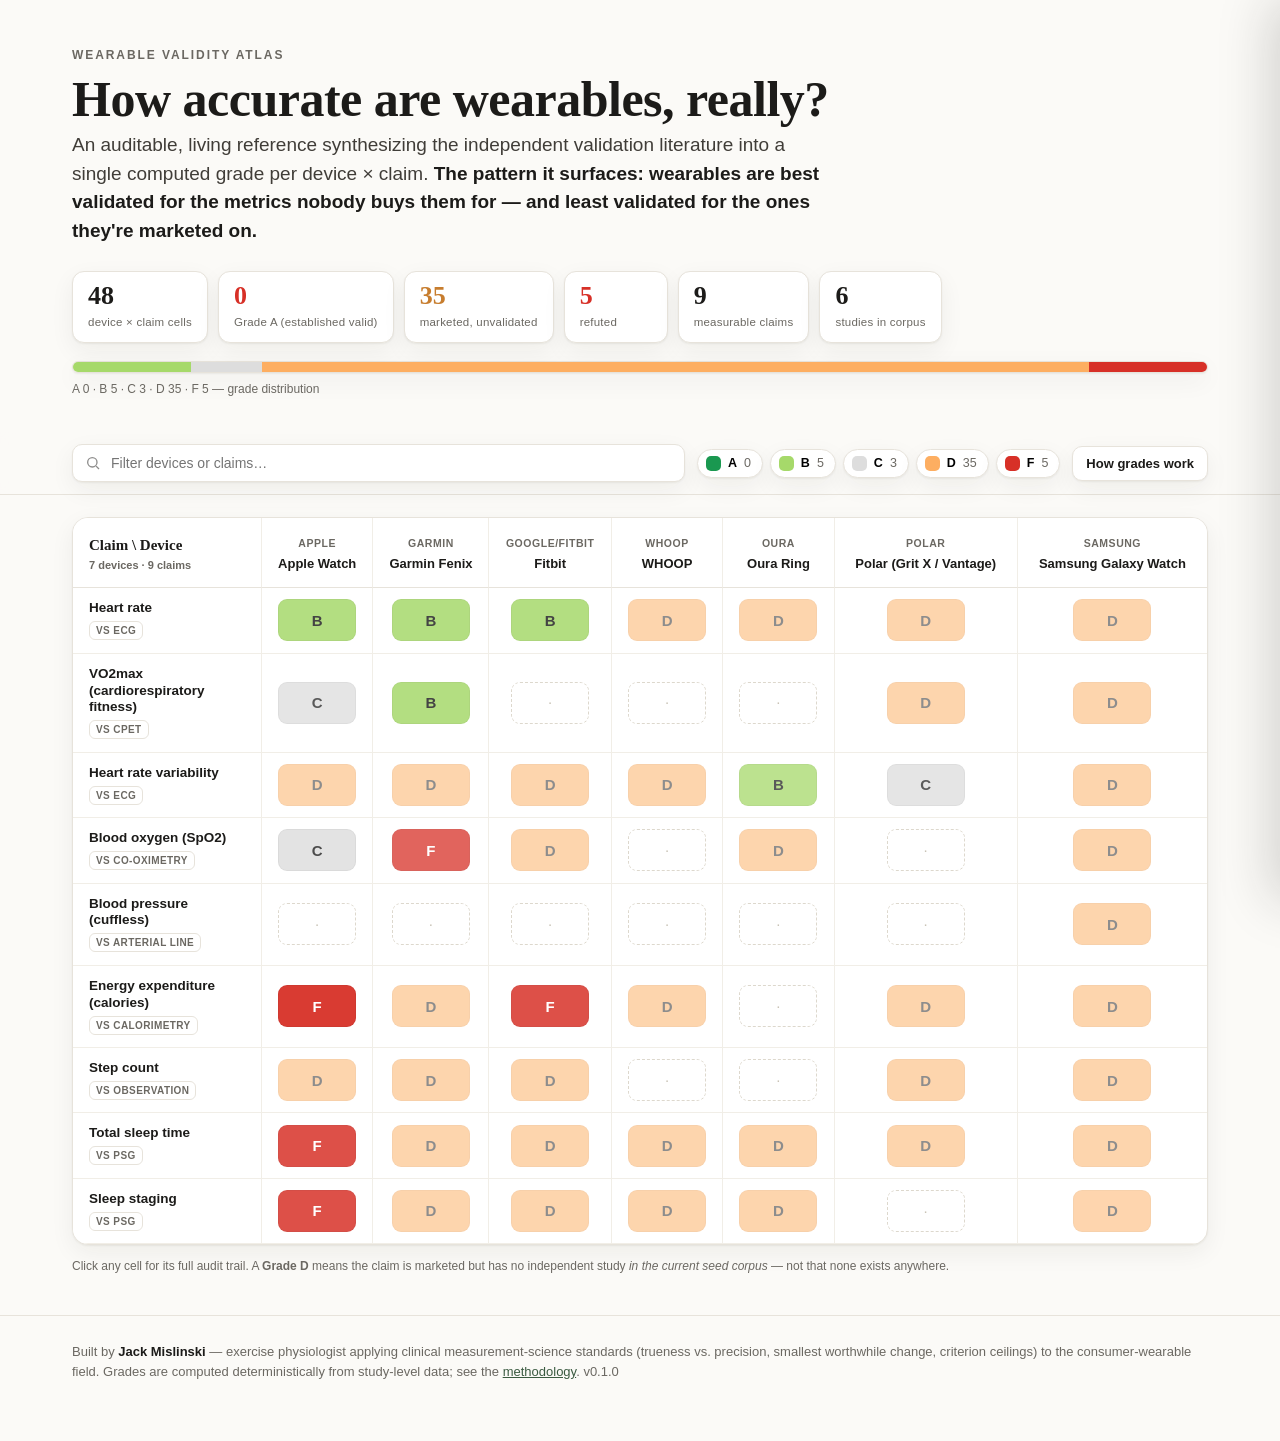
==== wearables/index.html @ 74220a1b "Add Wearable Validity Atlas at /wearables/, surface in Research Tools" ====
<!DOCTYPE html>
<html lang="en">
<head>
<meta charset="utf-8">
<meta name="viewport" content="width=device-width, initial-scale=1">
<title>Wearable Validity Atlas</title>
<meta name="description" content="An auditable, living reference for how accurate consumer wearables actually are — and how much of what they market has ever been independently validated.">
<style>
  :root{
    --paper:#fbfaf7; --ink:#1c1b19; --muted:#6b6862; --line:#e7e3db;
    --card:#ffffff; --accent:#3a5a40; --shadow:0 1px 2px rgba(28,27,25,.06),0 8px 24px rgba(28,27,25,.06);
    --gA:#1a9850; --gB:#a6d96a; --gC:#dcdcdc; --gD:#fdae61; --gF:#d73027; --gN:#4d4d4d;
    --serif:"Iowan Old Style","Palatino Linotype",Palatino,Georgia,"Times New Roman",serif;
    --sans:-apple-system,BlinkMacSystemFont,"Segoe UI",Roboto,Helvetica,Arial,sans-serif;
  }
  *{box-sizing:border-box}
  html,body{margin:0}
  body{background:var(--paper);color:var(--ink);font-family:var(--sans);
    font-size:15px;line-height:1.5;-webkit-font-smoothing:antialiased}
  a{color:var(--accent)}
  .wrap{max-width:1180px;margin:0 auto;padding:0 22px}

  /* Header */
  header.hero{padding:46px 0 14px}
  .eyebrow{font-size:12px;letter-spacing:.16em;text-transform:uppercase;color:var(--muted);font-weight:600}
  h1{font-family:var(--serif);font-weight:600;font-size:clamp(30px,5vw,50px);line-height:1.04;
    margin:.18em 0 .12em;letter-spacing:-.01em}
  .lede{font-size:clamp(16px,2.1vw,19px);color:#403d38;max-width:760px;margin:.2em 0 0}
  .lede b{color:var(--ink)}

  /* Stat chips + distribution bar */
  .stats{display:flex;flex-wrap:wrap;gap:10px;margin:26px 0 6px}
  .chip{background:var(--card);border:1px solid var(--line);border-radius:12px;
    padding:11px 15px;box-shadow:var(--shadow);min-width:104px}
  .chip .n{font-family:var(--serif);font-size:26px;font-weight:600;line-height:1}
  .chip .l{font-size:11.5px;color:var(--muted);margin-top:5px;letter-spacing:.02em}
  .chip.flag .n{color:var(--gF)} .chip.warn .n{color:#c77d2e} .chip.dark .n{color:var(--gN)}
  .distbar{display:flex;height:12px;border-radius:7px;overflow:hidden;margin:18px 0 2px;
    border:1px solid var(--line);box-shadow:var(--shadow)}
  .distbar span{display:block}
  .distcap{font-size:12px;color:var(--muted);margin-top:7px}

  /* Toolbar */
  .toolbar{position:sticky;top:0;z-index:30;background:rgba(251,250,247,.86);
    backdrop-filter:saturate(1.4) blur(8px);border-bottom:1px solid var(--line);
    padding:12px 0;margin-top:20px}
  .toolbar .row{display:flex;flex-wrap:wrap;gap:12px;align-items:center}
  .search{flex:1;min-width:200px;display:flex;align-items:center;gap:8px;background:var(--card);
    border:1px solid var(--line);border-radius:10px;padding:9px 12px;box-shadow:var(--shadow)}
  .search input{border:0;outline:0;font-size:14px;width:100%;background:transparent;color:var(--ink)}
  .search svg{flex:none;opacity:.5}
  .legend{display:flex;flex-wrap:wrap;gap:7px}
  .lg{display:inline-flex;align-items:center;gap:7px;border:1px solid var(--line);background:var(--card);
    border-radius:999px;padding:6px 11px 6px 8px;font-size:12.5px;cursor:pointer;user-select:none;
    box-shadow:var(--shadow);transition:opacity .15s,transform .05s}
  .lg:active{transform:translateY(1px)}
  .lg .sw{width:15px;height:15px;border-radius:5px;flex:none}
  .lg .gl{font-weight:700} .lg .ct{color:var(--muted)}
  .lg.off{opacity:.34;filter:grayscale(.5)}
  .btn{border:1px solid var(--line);background:var(--card);border-radius:10px;padding:9px 13px;
    font-size:13px;font-weight:600;cursor:pointer;box-shadow:var(--shadow);color:var(--ink)}
  .btn:hover{border-color:#cfcabe}

  /* Matrix */
  .matrix-shell{margin:22px 0 8px;overflow-x:auto;border:1px solid var(--line);border-radius:16px;
    background:var(--card);box-shadow:var(--shadow)}
  table.matrix{border-collapse:separate;border-spacing:0;width:100%;min-width:760px}
  table.matrix th,table.matrix td{padding:0}
  thead th{position:sticky;top:0;z-index:5;background:var(--card)}
  .corner{position:sticky;left:0;z-index:6;background:var(--card);min-width:188px;width:188px;
    text-align:left;padding:16px 16px 14px!important;border-bottom:1px solid var(--line)}
  .corner .t{font-family:var(--serif);font-size:15px;font-weight:600}
  .corner .s{font-size:11px;color:var(--muted)}
  .devhead{vertical-align:bottom;padding:14px 8px 14px!important;border-bottom:1px solid var(--line);
    border-left:1px solid #f1eee7;text-align:center;min-width:96px}
  .devhead .v{font-size:10.5px;letter-spacing:.05em;text-transform:uppercase;color:var(--muted)}
  .devhead .d{font-weight:600;font-size:13px;margin-top:2px}
  .devhead.dim,.rowhead.dim,td.cell.dim{opacity:.26}
  .devhead.axis,.rowhead.axis{background:#f6f3ec}
  .rowhead{position:sticky;left:0;z-index:4;background:var(--card);text-align:left;
    padding:12px 16px!important;border-bottom:1px solid #f1eee7;min-width:188px;width:188px}
  .rowhead .cl{font-weight:600;font-size:13.5px;line-height:1.25}
  .rowhead .tag{display:inline-block;margin-top:4px;font-size:10px;letter-spacing:.04em;
    text-transform:uppercase;color:var(--muted);border:1px solid var(--line);border-radius:6px;padding:1px 6px}
  .rowhead .tag.comp{color:#7a5cab;border-color:#e1d6f0;background:#f7f2fe}
  tbody tr td.cell{border-bottom:1px solid #f1eee7;border-left:1px solid #f1eee7;
    text-align:center;height:54px;position:relative}
  .sq{margin:6px auto;width:calc(100% - 12px);max-width:78px;height:42px;border-radius:9px;
    display:flex;align-items:center;justify-content:center;font-weight:700;font-size:15px;
    cursor:pointer;border:1px solid rgba(0,0,0,.05);transition:transform .08s,box-shadow .12s,outline-color .1s;
    outline:2px solid transparent;outline-offset:2px}
  .sq:hover{transform:translateY(-1px);box-shadow:0 4px 14px rgba(0,0,0,.16)}
  .sq:focus-visible{outline-color:var(--ink)}
  .sq.empty{background:transparent;border:1px dashed #ddd8cd;color:#c9c3b6;font-weight:400;cursor:default}
  .sq.empty:hover{transform:none;box-shadow:none}
  .sq.sel{outline-color:var(--ink);transform:translateY(-1px);box-shadow:0 6px 18px rgba(0,0,0,.2)}
  td.cell.axis{background:#faf8f2}

  /* Drawer */
  .scrim{position:fixed;inset:0;background:rgba(28,27,25,.34);opacity:0;pointer-events:none;
    transition:opacity .2s;z-index:40}
  .scrim.show{opacity:1;pointer-events:auto}
  .drawer{position:fixed;top:0;right:0;height:100%;width:min(440px,94vw);background:var(--card);
    box-shadow:-18px 0 50px rgba(28,27,25,.18);transform:translateX(102%);
    transition:transform .26s cubic-bezier(.3,.8,.3,1);z-index:50;display:flex;flex-direction:column}
  .drawer.show{transform:none}
  .drawer header{padding:22px 24px 16px;border-bottom:1px solid var(--line)}
  .drawer .close{position:absolute;top:16px;right:16px;border:0;background:#f1eee7;width:32px;height:32px;
    border-radius:8px;font-size:17px;cursor:pointer;color:var(--ink)}
  .drawer .ctx{font-size:11px;letter-spacing:.12em;text-transform:uppercase;color:var(--muted)}
  .drawer h2{font-family:var(--serif);font-weight:600;font-size:23px;margin:.25em 0 .5em;line-height:1.1}
  .badge{display:inline-flex;align-items:center;gap:9px;border-radius:10px;padding:8px 13px;font-weight:600;font-size:14px}
  .badge .lt{font-size:19px;font-weight:800}
  .drawer .body{padding:18px 24px 30px;overflow:auto}
  .scores{display:flex;flex-direction:column;gap:14px;margin:0 0 18px}
  .score .slabel{display:flex;justify-content:space-between;align-items:baseline;font-size:12px;
    text-transform:uppercase;letter-spacing:.06em;color:var(--muted);font-weight:700}
  .score .sv{font-family:var(--serif);font-size:21px;font-weight:600;color:var(--ink);letter-spacing:0;text-transform:none}
  .score .sv small{font-size:12px;color:var(--muted);font-weight:400}
  .score .sv.na{font-size:14px;color:var(--muted);font-style:italic}
  .track{height:9px;border-radius:6px;background:#eee9df;margin:6px 0 4px;overflow:hidden}
  .track .fill{height:100%;border-radius:6px;transition:width .3s}
  .track .fill.na{width:100%;background:repeating-linear-gradient(45deg,#eee9df,#eee9df 5px,#e2dccf 5px,#e2dccf 10px)}
  .shint{font-size:11.5px;color:var(--muted)}
  .rationale{font-size:14.5px;color:#33302b;background:#faf8f2;border:1px solid var(--line);
    border-radius:12px;padding:13px 15px}
  .kvs{display:flex;flex-wrap:wrap;gap:8px;margin:16px 0 6px}
  .kv{border:1px solid var(--line);border-radius:10px;padding:8px 12px;min-width:96px}
  .kv .k{font-size:10.5px;text-transform:uppercase;letter-spacing:.04em;color:var(--muted)}
  .kv .val{font-family:var(--serif);font-size:18px;font-weight:600;margin-top:2px}
  h3.sec{font-size:12px;letter-spacing:.1em;text-transform:uppercase;color:var(--muted);
    margin:22px 0 9px;font-weight:700}
  ul.ev{list-style:none;padding:0;margin:0;display:flex;flex-direction:column;gap:8px}
  ul.ev li{font-size:13px;border-left:3px solid var(--line);padding:4px 0 4px 12px;color:#3a3731}
  .swcbox{font-size:13px;color:#3a3731;background:#f6f3ec;border-radius:12px;padding:12px 14px}
  .swcbox .ceil{color:var(--muted);margin-top:6px}

  /* Modal */
  dialog#method{border:1px solid var(--line);border-radius:18px;padding:0;max-width:660px;width:92vw;
    box-shadow:0 30px 80px rgba(28,27,25,.3);color:var(--ink)}
  dialog#method::backdrop{background:rgba(28,27,25,.4)}
  dialog .mhead{padding:22px 26px 6px;display:flex;justify-content:space-between;align-items:start}
  dialog h2{font-family:var(--serif);font-size:24px;margin:0}
  dialog .mbody{padding:6px 26px 26px}
  dialog .mbody p{color:#403d38}
  .gloss{display:grid;grid-template-columns:auto 1fr;gap:9px 14px;align-items:start;margin:14px 0}
  .gloss .gb{width:26px;height:26px;border-radius:7px;display:flex;align-items:center;justify-content:center;
    font-weight:800;color:#fff;font-size:13px}
  .formula{font-family:var(--serif);font-size:18px;background:#f6f3ec;border-radius:10px;padding:10px 14px;
    display:inline-block;margin:6px 0}

  footer{border-top:1px solid var(--line);margin-top:40px;padding:26px 0 60px;color:var(--muted);font-size:13px}
  footer b{color:var(--ink)}
  .empty-state{padding:60px 0;text-align:center;color:var(--muted)}
  @media(max-width:620px){
    .drawer{width:100vw}
    .corner,.rowhead{min-width:150px;width:150px}
  }
</style>
</head>
<body>
<script>const DATA = {"meta":{"version":"0.1.0","n_cells":48,"n_devices":7,"n_claims":9,"n_studies":6,"counts":{"A":0,"B":5,"C":3,"D":35,"F":5}},"legend":{"A":{"label":"Established valid","color":"#1a9850"},"B":{"label":"Conditionally valid / good but limited","color":"#a6d96a"},"C":{"label":"Contested / insufficient","color":"#dddddd"},"D":{"label":"Unvalidated but marketed","color":"#fdae61"},"F":{"label":"Refuted","color":"#d73027"}},"grade_order":["A","B","C","D","F"],"swc":{"heart_rate":{"unit":"bpm","swc":3,"rationale":"~3 bpm approximates the day-to-day biological noise floor of resting HR and a training-zone-relevant increment; finer resolution is not actionable.\n","criterion_ceiling":"ECG ~+/-1 bpm"},"vo2max":{"unit":"mL/kg/min","swc":1.5,"rationale":"~3% of a typical 40-50 mL/kg/min value (~1.5 mL/kg/min), matching the smallest change a coach would act on and roughly the CPET test-retest band.\n","criterion_ceiling":"CPET (metabolic cart / Douglas bag) test-retest ~3-4% -- a device cannot beat this."},"hrv":{"unit":"ms","swc":null,"rationale":"Within-subject RMSSD varies enormously day to day; no single absolute SWC generalizes. Grade falls back to agreement coefficients (CCC/ICC) vs ECG.\n","criterion_ceiling":"ECG R-R interval (near-perfect when artifact-corrected)"},"spo2":{"unit":"%SpO2","swc":2,"rationale":"~2% spans the clinically meaningful desaturation step and aligns with the +/-2% accuracy expected of medical pulse oximeters.\n","criterion_ceiling":"Co-oximetry / arterial blood gas ~+/-1-2%"},"blood_pressure":{"unit":"mmHg","swc":5,"rationale":"~5 mmHg is the AAMI/ISO mean-difference tolerance for validated cuffs and a clinically meaningful systolic increment.\n","criterion_ceiling":"Intra-arterial line / validated auscultatory cuff ~+/-5 mmHg"},"energy_expenditure":{"unit":"%","swc":5,"rationale":"Errors are reported in percent of total expenditure; ~5% is the threshold below which calorie estimates are decision-useful for body-weight goals.\n","criterion_ceiling":"Indirect calorimetry / doubly labeled water ~5-8%"},"steps":{"unit":"%","swc":5,"rationale":"~5% step-count error is the practical threshold for activity tracking.","criterion_ceiling":"Direct observation / video ~near-perfect"},"sleep_duration":{"unit":"min","swc":30,"rationale":"~30 min total-sleep-time error is the threshold for night-to-night usefulness.","criterion_ceiling":"Polysomnography (PSG) ~ minutes"},"sleep_stages":{"unit":"%epoch","swc":null,"rationale":"Staging is categorical (epoch agreement), not a continuous quantity, so no SWC applies; grade uses epoch-agreement / error statistics directly.\n","criterion_ceiling":"PSG inter-scorer agreement only ~80% of epochs -- the realistic ceiling."}},"claims":[{"id":"heart_rate","label":"Heart rate","gold_criteria":["ecg","chest_strap_ecg"],"criterion_label":"vs ECG"},{"id":"vo2max","label":"VO2max (cardiorespiratory fitness)","gold_criteria":["cpet_metabolic_cart","douglas_bag"],"criterion_label":"vs CPET"},{"id":"hrv","label":"Heart rate variability","gold_criteria":["ecg","chest_strap_ecg"],"criterion_label":"vs ECG"},{"id":"spo2","label":"Blood oxygen (SpO2)","gold_criteria":["co_oximetry","arterial_blood_gas"],"criterion_label":"vs co-oximetry"},{"id":"blood_pressure","label":"Blood pressure (cuffless)","gold_criteria":["arterial_line","validated_cuff"],"criterion_label":"vs arterial line"},{"id":"energy_expenditure","label":"Energy expenditure (calories)","gold_criteria":["indirect_calorimetry","doubly_labeled_water"],"criterion_label":"vs calorimetry"},{"id":"steps","label":"Step count","gold_criteria":["direct_observation","video"],"criterion_label":"vs observation"},{"id":"sleep_duration","label":"Total sleep time","gold_criteria":["psg"],"criterion_label":"vs PSG"},{"id":"sleep_stages","label":"Sleep staging","gold_criteria":["psg"],"criterion_label":"vs PSG"}],"devices":[{"id":"apple_watch","label":"Apple Watch","vendor":"Apple","markets":["heart_rate","vo2max","hrv","spo2","energy_expenditure","steps","sleep_duration","sleep_stages"]},{"id":"garmin_fenix","label":"Garmin Fenix","vendor":"Garmin","markets":["heart_rate","vo2max","hrv","spo2","energy_expenditure","steps","sleep_duration","sleep_stages"]},{"id":"fitbit","label":"Fitbit","vendor":"Google/Fitbit","markets":["heart_rate","hrv","spo2","energy_expenditure","steps","sleep_duration","sleep_stages"]},{"id":"whoop","label":"WHOOP","vendor":"WHOOP","markets":["heart_rate","hrv","energy_expenditure","sleep_duration","sleep_stages"]},{"id":"oura","label":"Oura Ring","vendor":"Oura","markets":["heart_rate","hrv","spo2","sleep_duration","sleep_stages"]},{"id":"polar","label":"Polar (Grit X / Vantage)","vendor":"Polar","markets":["heart_rate","vo2max","hrv","energy_expenditure","steps","sleep_duration"]},{"id":"samsung_galaxy","label":"Samsung Galaxy Watch","vendor":"Samsung","markets":["heart_rate","vo2max","hrv","spo2","blood_pressure","energy_expenditure","steps","sleep_duration","sleep_stages"]}],"cells":[{"device":"apple_watch","claim":"energy_expenditure","grade":"F","rationale":"Refuted. Poor agreement on adequate evidence -- error exceeds usability threshold. n=2 study(ies), 2 with gold-standard criterion; mean tier=0.00.","n_studies":2,"n_goodquality":2,"best_fidelity":"lossy","bias":null,"precision":null,"resolution_ratio":null,"accuracy_score":16.7,"confidence_score":89.0,"bases":["applewatch_npj2026 (mixed activity): 9% within band -> accuracy 14/100 (poor, lossy) [indirect_calorimetry, lossy]","fuller2020 (mixed activity): 13% within band -> accuracy 20/100 (poor, lossy) [indirect_calorimetry, lossy]"]},{"device":"apple_watch","claim":"heart_rate","grade":"B","rationale":"Good agreement but limited evidence. n=1 study(ies), 1 with gold-standard criterion; mean tier=2.00. Evidence is lossy-only (no decomposable precision), so capped below A.","n_studies":1,"n_goodquality":1,"best_fidelity":"lossy","bias":null,"precision":null,"resolution_ratio":null,"accuracy_score":82.9,"confidence_score":69.0,"bases":["fuller2020 (rest / low intensity): 71% within band -> accuracy 83/100 (good, lossy) [ecg, lossy]"]},{"device":"apple_watch","claim":"hrv","grade":"D","rationale":"Marketed by the manufacturer but no independent criterion-validation study in the current corpus. Claim rests on internal data only.","n_studies":0,"n_goodquality":0,"best_fidelity":"none","bias":null,"precision":null,"resolution_ratio":null,"accuracy_score":null,"confidence_score":3.0,"bases":[]},{"device":"apple_watch","claim":"sleep_duration","grade":"F","rationale":"Refuted. Poor agreement on adequate evidence -- error exceeds usability threshold. n=1 study(ies), 1 with gold-standard criterion; mean tier=0.00.","n_studies":1,"n_goodquality":1,"best_fidelity":"lossy","bias":null,"precision":null,"resolution_ratio":null,"accuracy_score":48.0,"confidence_score":69.0,"bases":["keepingpace2024 (overnight): MAPE=11% -> accuracy 48/100 (poor, lossy) [psg, lossy]"]},{"device":"apple_watch","claim":"sleep_stages","grade":"F","rationale":"Refuted. Poor agreement on adequate evidence -- error exceeds usability threshold. n=1 study(ies), 1 with gold-standard criterion; mean tier=0.00.","n_studies":1,"n_goodquality":1,"best_fidelity":"lossy","bias":null,"precision":null,"resolution_ratio":null,"accuracy_score":0.0,"confidence_score":69.0,"bases":["keepingpace2024 (overnight): MAPE=60% -> accuracy 0/100 (poor, lossy) [psg, lossy]"]},{"device":"apple_watch","claim":"spo2","grade":"C","rationale":"Moderate agreement on thin evidence -- insufficient to certify. n=1 study(ies), 1 with gold-standard criterion; mean tier=1.00.","n_studies":1,"n_goodquality":1,"best_fidelity":"derived","bias":1.6,"precision":2.1938775510204085,"resolution_ratio":1.0969387755102042,"accuracy_score":78.5,"confidence_score":61.0,"bases":["sensors_mdpi2025 (rest): R=1.10 -> accuracy 79/100 (moderate) [co_oximetry, derived]"]},{"device":"apple_watch","claim":"steps","grade":"D","rationale":"Marketed by the manufacturer but no independent criterion-validation study in the current corpus. Claim rests on internal data only.","n_studies":0,"n_goodquality":0,"best_fidelity":"none","bias":null,"precision":null,"resolution_ratio":null,"accuracy_score":null,"confidence_score":3.0,"bases":[]},{"device":"apple_watch","claim":"vo2max","grade":"C","rationale":"Poor agreement but evidence too thin to refute outright. n=1 study(ies), 1 with gold-standard criterion; mean tier=0.00.","n_studies":1,"n_goodquality":1,"best_fidelity":"lossy","bias":null,"precision":null,"resolution_ratio":null,"accuracy_score":38.4,"confidence_score":49.0,"bases":["sensors_mdpi2025 (graded exercise): MAPE=15.8% -> accuracy 38/100 (poor, lossy) [cpet_metabolic_cart, lossy]"]},{"device":"fitbit","claim":"energy_expenditure","grade":"F","rationale":"Refuted. Poor agreement on adequate evidence -- error exceeds usability threshold. n=1 study(ies), 1 with gold-standard criterion; mean tier=0.00.","n_studies":1,"n_goodquality":1,"best_fidelity":"lossy","bias":null,"precision":null,"resolution_ratio":null,"accuracy_score":13.9,"confidence_score":69.0,"bases":["fuller2020 (mixed activity): 9.2% within band -> accuracy 14/100 (poor, lossy) [indirect_calorimetry, lossy]"]},{"device":"fitbit","claim":"heart_rate","grade":"B","rationale":"Moderate but adequately evidenced agreement. n=1 study(ies), 1 with gold-standard criterion; mean tier=1.00. Evidence is lossy-only (no decomposable precision), so capped below A.","n_studies":1,"n_goodquality":1,"best_fidelity":"lossy","bias":null,"precision":null,"resolution_ratio":null,"accuracy_score":66.4,"confidence_score":69.0,"bases":["fuller2020 (rest / low intensity): 51% within band -> accuracy 66/100 (moderate, lossy) [ecg, lossy]"]},{"device":"fitbit","claim":"hrv","grade":"D","rationale":"Marketed by the manufacturer but no independent criterion-validation study in the current corpus. Claim rests on internal data only.","n_studies":0,"n_goodquality":0,"best_fidelity":"none","bias":null,"precision":null,"resolution_ratio":null,"accuracy_score":null,"confidence_score":3.0,"bases":[]},{"device":"fitbit","claim":"sleep_duration","grade":"D","rationale":"Marketed by the manufacturer but no independent criterion-validation study in the current corpus. Claim rests on internal data only.","n_studies":0,"n_goodquality":0,"best_fidelity":"none","bias":null,"precision":null,"resolution_ratio":null,"accuracy_score":null,"confidence_score":3.0,"bases":[]},{"device":"fitbit","claim":"sleep_stages","grade":"D","rationale":"Marketed by the manufacturer but no independent criterion-validation study in the current corpus. Claim rests on internal data only.","n_studies":0,"n_goodquality":0,"best_fidelity":"none","bias":null,"precision":null,"resolution_ratio":null,"accuracy_score":null,"confidence_score":3.0,"bases":[]},{"device":"fitbit","claim":"spo2","grade":"D","rationale":"Marketed by the manufacturer but no independent criterion-validation study in the current corpus. Claim rests on internal data only.","n_studies":0,"n_goodquality":0,"best_fidelity":"none","bias":null,"precision":null,"resolution_ratio":null,"accuracy_score":null,"confidence_score":3.0,"bases":[]},{"device":"fitbit","claim":"steps","grade":"D","rationale":"Marketed by the manufacturer but no independent criterion-validation study in the current corpus. Claim rests on internal data only.","n_studies":0,"n_goodquality":0,"best_fidelity":"none","bias":null,"precision":null,"resolution_ratio":null,"accuracy_score":null,"confidence_score":3.0,"bases":[]},{"device":"garmin_fenix","claim":"energy_expenditure","grade":"D","rationale":"Marketed by the manufacturer but no independent criterion-validation study in the current corpus. Claim rests on internal data only.","n_studies":0,"n_goodquality":0,"best_fidelity":"none","bias":null,"precision":null,"resolution_ratio":null,"accuracy_score":null,"confidence_score":3.0,"bases":[]},{"device":"garmin_fenix","claim":"heart_rate","grade":"B","rationale":"Moderate but adequately evidenced agreement. n=1 study(ies), 1 with gold-standard criterion; mean tier=1.00. Evidence is lossy-only (no decomposable precision), so capped below A.","n_studies":1,"n_goodquality":1,"best_fidelity":"lossy","bias":null,"precision":null,"resolution_ratio":null,"accuracy_score":64.5,"confidence_score":69.0,"bases":["fuller2020 (rest / low intensity): 49% within band -> accuracy 65/100 (moderate, lossy) [ecg, lossy]"]},{"device":"garmin_fenix","claim":"hrv","grade":"D","rationale":"Marketed by the manufacturer but no independent criterion-validation study in the current corpus. Claim rests on internal data only.","n_studies":0,"n_goodquality":0,"best_fidelity":"none","bias":null,"precision":null,"resolution_ratio":null,"accuracy_score":null,"confidence_score":3.0,"bases":[]},{"device":"garmin_fenix","claim":"sleep_duration","grade":"D","rationale":"Marketed by the manufacturer but no independent criterion-validation study in the current corpus. Claim rests on internal data only.","n_studies":0,"n_goodquality":0,"best_fidelity":"none","bias":null,"precision":null,"resolution_ratio":null,"accuracy_score":null,"confidence_score":3.0,"bases":[]},{"device":"garmin_fenix","claim":"sleep_stages","grade":"D","rationale":"Marketed by the manufacturer but no independent criterion-validation study in the current corpus. Claim rests on internal data only.","n_studies":0,"n_goodquality":0,"best_fidelity":"none","bias":null,"precision":null,"resolution_ratio":null,"accuracy_score":null,"confidence_score":3.0,"bases":[]},{"device":"garmin_fenix","claim":"spo2","grade":"F","rationale":"Refuted. A gold-standard study shows essentially no agreement (coefficient < 0.40). n=1 study(ies), 1 with gold-standard criterion; mean tier=0.00.","n_studies":1,"n_goodquality":1,"best_fidelity":"lossy","bias":null,"precision":null,"resolution_ratio":null,"accuracy_score":6.7,"confidence_score":49.0,"bases":["sensors_mdpi2025 (rest): CCC=0.10 -> accuracy 7/100 (poor, lossy) [co_oximetry, lossy]"]},{"device":"garmin_fenix","claim":"steps","grade":"D","rationale":"Marketed by the manufacturer but no independent criterion-validation study in the current corpus. Claim rests on internal data only.","n_studies":0,"n_goodquality":0,"best_fidelity":"none","bias":null,"precision":null,"resolution_ratio":null,"accuracy_score":null,"confidence_score":3.0,"bases":[]},{"device":"garmin_fenix","claim":"vo2max","grade":"B","rationale":"Moderate but adequately evidenced agreement. n=1 study(ies), 1 with gold-standard criterion; mean tier=1.00. Evidence is lossy-only (no decomposable precision), so capped below A.","n_studies":1,"n_goodquality":1,"best_fidelity":"lossy","bias":null,"precision":null,"resolution_ratio":null,"accuracy_score":67.7,"confidence_score":69.0,"bases":["vo2max_frontiers2025 (graded exercise / free-living): MAPE=7.05% -> accuracy 68/100 (moderate, lossy) [cpet_metabolic_cart, lossy]"]},{"device":"oura","claim":"heart_rate","grade":"D","rationale":"Marketed by the manufacturer but no independent criterion-validation study in the current corpus. Claim rests on internal data only.","n_studies":0,"n_goodquality":0,"best_fidelity":"none","bias":null,"precision":null,"resolution_ratio":null,"accuracy_score":null,"confidence_score":3.0,"bases":[]},{"device":"oura","claim":"hrv","grade":"B","rationale":"Good agreement but limited evidence. n=1 study(ies), 1 with gold-standard criterion; mean tier=2.00. Evidence is lossy-only (no decomposable precision), so capped below A.","n_studies":1,"n_goodquality":1,"best_fidelity":"lossy","bias":null,"precision":null,"resolution_ratio":null,"accuracy_score":98.0,"confidence_score":49.0,"bases":["hrv_dial2025 (overnight): CCC=0.99 -> accuracy 98/100 (good, lossy) [ecg, lossy]"]},{"device":"oura","claim":"sleep_duration","grade":"D","rationale":"Marketed by the manufacturer but no independent criterion-validation study in the current corpus. Claim rests on internal data only.","n_studies":0,"n_goodquality":0,"best_fidelity":"none","bias":null,"precision":null,"resolution_ratio":null,"accuracy_score":null,"confidence_score":3.0,"bases":[]},{"device":"oura","claim":"sleep_stages","grade":"D","rationale":"Marketed by the manufacturer but no independent criterion-validation study in the current corpus. Claim rests on internal data only.","n_studies":0,"n_goodquality":0,"best_fidelity":"none","bias":null,"precision":null,"resolution_ratio":null,"accuracy_score":null,"confidence_score":3.0,"bases":[]},{"device":"oura","claim":"spo2","grade":"D","rationale":"Marketed by the manufacturer but no independent criterion-validation study in the current corpus. Claim rests on internal data only.","n_studies":0,"n_goodquality":0,"best_fidelity":"none","bias":null,"precision":null,"resolution_ratio":null,"accuracy_score":null,"confidence_score":3.0,"bases":[]},{"device":"polar","claim":"energy_expenditure","grade":"D","rationale":"Marketed by the manufacturer but no independent criterion-validation study in the current corpus. Claim rests on internal data only.","n_studies":0,"n_goodquality":0,"best_fidelity":"none","bias":null,"precision":null,"resolution_ratio":null,"accuracy_score":null,"confidence_score":3.0,"bases":[]},{"device":"polar","claim":"heart_rate","grade":"D","rationale":"Marketed by the manufacturer but no independent criterion-validation study in the current corpus. Claim rests on internal data only.","n_studies":0,"n_goodquality":0,"best_fidelity":"none","bias":null,"precision":null,"resolution_ratio":null,"accuracy_score":null,"confidence_score":3.0,"bases":[]},{"device":"polar","claim":"hrv","grade":"C","rationale":"Moderate agreement on thin evidence -- insufficient to certify. n=1 study(ies), 1 with gold-standard criterion; mean tier=1.00. Evidence is lossy-only (no decomposable precision), so capped below A.","n_studies":1,"n_goodquality":1,"best_fidelity":"lossy","bias":null,"precision":null,"resolution_ratio":null,"accuracy_score":64.0,"confidence_score":49.0,"bases":["hrv_dial2025 (overnight): CCC=0.82 -> accuracy 64/100 (moderate, lossy) [ecg, lossy]"]},{"device":"polar","claim":"sleep_duration","grade":"D","rationale":"Marketed by the manufacturer but no independent criterion-validation study in the current corpus. Claim rests on internal data only.","n_studies":0,"n_goodquality":0,"best_fidelity":"none","bias":null,"precision":null,"resolution_ratio":null,"accuracy_score":null,"confidence_score":3.0,"bases":[]},{"device":"polar","claim":"steps","grade":"D","rationale":"Marketed by the manufacturer but no independent criterion-validation study in the current corpus. Claim rests on internal data only.","n_studies":0,"n_goodquality":0,"best_fidelity":"none","bias":null,"precision":null,"resolution_ratio":null,"accuracy_score":null,"confidence_score":3.0,"bases":[]},{"device":"polar","claim":"vo2max","grade":"D","rationale":"Marketed by the manufacturer but no independent criterion-validation study in the current corpus. Claim rests on internal data only.","n_studies":0,"n_goodquality":0,"best_fidelity":"none","bias":null,"precision":null,"resolution_ratio":null,"accuracy_score":null,"confidence_score":3.0,"bases":[]},{"device":"samsung_galaxy","claim":"blood_pressure","grade":"D","rationale":"Marketed by the manufacturer but no independent criterion-validation study in the current corpus. Claim rests on internal data only.","n_studies":0,"n_goodquality":0,"best_fidelity":"none","bias":null,"precision":null,"resolution_ratio":null,"accuracy_score":null,"confidence_score":3.0,"bases":[]},{"device":"samsung_galaxy","claim":"energy_expenditure","grade":"D","rationale":"Marketed by the manufacturer but no independent criterion-validation study in the current corpus. Claim rests on internal data only.","n_studies":0,"n_goodquality":0,"best_fidelity":"none","bias":null,"precision":null,"resolution_ratio":null,"accuracy_score":null,"confidence_score":3.0,"bases":[]},{"device":"samsung_galaxy","claim":"heart_rate","grade":"D","rationale":"Marketed by the manufacturer but no independent criterion-validation study in the current corpus. Claim rests on internal data only.","n_studies":0,"n_goodquality":0,"best_fidelity":"none","bias":null,"precision":null,"resolution_ratio":null,"accuracy_score":null,"confidence_score":3.0,"bases":[]},{"device":"samsung_galaxy","claim":"hrv","grade":"D","rationale":"Marketed by the manufacturer but no independent criterion-validation study in the current corpus. Claim rests on internal data only.","n_studies":0,"n_goodquality":0,"best_fidelity":"none","bias":null,"precision":null,"resolution_ratio":null,"accuracy_score":null,"confidence_score":3.0,"bases":[]},{"device":"samsung_galaxy","claim":"sleep_duration","grade":"D","rationale":"Marketed by the manufacturer but no independent criterion-validation study in the current corpus. Claim rests on internal data only.","n_studies":0,"n_goodquality":0,"best_fidelity":"none","bias":null,"precision":null,"resolution_ratio":null,"accuracy_score":null,"confidence_score":3.0,"bases":[]},{"device":"samsung_galaxy","claim":"sleep_stages","grade":"D","rationale":"Marketed by the manufacturer but no independent criterion-validation study in the current corpus. Claim rests on internal data only.","n_studies":0,"n_goodquality":0,"best_fidelity":"none","bias":null,"precision":null,"resolution_ratio":null,"accuracy_score":null,"confidence_score":3.0,"bases":[]},{"device":"samsung_galaxy","claim":"spo2","grade":"D","rationale":"Marketed by the manufacturer but no independent criterion-validation study in the current corpus. Claim rests on internal data only.","n_studies":0,"n_goodquality":0,"best_fidelity":"none","bias":null,"precision":null,"resolution_ratio":null,"accuracy_score":null,"confidence_score":3.0,"bases":[]},{"device":"samsung_galaxy","claim":"steps","grade":"D","rationale":"Marketed by the manufacturer but no independent criterion-validation study in the current corpus. Claim rests on internal data only.","n_studies":0,"n_goodquality":0,"best_fidelity":"none","bias":null,"precision":null,"resolution_ratio":null,"accuracy_score":null,"confidence_score":3.0,"bases":[]},{"device":"samsung_galaxy","claim":"vo2max","grade":"D","rationale":"Marketed by the manufacturer but no independent criterion-validation study in the current corpus. Claim rests on internal data only.","n_studies":0,"n_goodquality":0,"best_fidelity":"none","bias":null,"precision":null,"resolution_ratio":null,"accuracy_score":null,"confidence_score":3.0,"bases":[]},{"device":"whoop","claim":"energy_expenditure","grade":"D","rationale":"Marketed by the manufacturer but no independent criterion-validation study in the current corpus. Claim rests on internal data only.","n_studies":0,"n_goodquality":0,"best_fidelity":"none","bias":null,"precision":null,"resolution_ratio":null,"accuracy_score":null,"confidence_score":3.0,"bases":[]},{"device":"whoop","claim":"heart_rate","grade":"D","rationale":"Marketed by the manufacturer but no independent criterion-validation study in the current corpus. Claim rests on internal data only.","n_studies":0,"n_goodquality":0,"best_fidelity":"none","bias":null,"precision":null,"resolution_ratio":null,"accuracy_score":null,"confidence_score":3.0,"bases":[]},{"device":"whoop","claim":"hrv","grade":"D","rationale":"Marketed by the manufacturer but no independent criterion-validation study in the current corpus. Claim rests on internal data only.","n_studies":0,"n_goodquality":0,"best_fidelity":"none","bias":null,"precision":null,"resolution_ratio":null,"accuracy_score":null,"confidence_score":3.0,"bases":[]},{"device":"whoop","claim":"sleep_duration","grade":"D","rationale":"Marketed by the manufacturer but no independent criterion-validation study in the current corpus. Claim rests on internal data only.","n_studies":0,"n_goodquality":0,"best_fidelity":"none","bias":null,"precision":null,"resolution_ratio":null,"accuracy_score":null,"confidence_score":3.0,"bases":[]},{"device":"whoop","claim":"sleep_stages","grade":"D","rationale":"Marketed by the manufacturer but no independent criterion-validation study in the current corpus. Claim rests on internal data only.","n_studies":0,"n_goodquality":0,"best_fidelity":"none","bias":null,"precision":null,"resolution_ratio":null,"accuracy_score":null,"confidence_score":3.0,"bases":[]}]};</script>

<div class="wrap">
  <header class="hero">
    <div class="eyebrow">Wearable Validity Atlas</div>
    <h1>How accurate are wearables, really?</h1>
    <p class="lede">An auditable, living reference synthesizing the independent validation literature into a single computed grade per device&nbsp;×&nbsp;claim. <b>The pattern it surfaces: wearables are best validated for the metrics nobody buys them for — and least validated for the ones they're marketed on.</b></p>
    <div class="stats" id="stats"></div>
    <div class="distbar" id="distbar"></div>
    <div class="distcap" id="distcap"></div>
  </header>
</div>

<div class="toolbar">
  <div class="wrap row">
    <label class="search">
      <svg width="16" height="16" viewBox="0 0 24 24" fill="none" stroke="currentColor" stroke-width="2"><circle cx="11" cy="11" r="7"/><path d="M21 21l-4.3-4.3"/></svg>
      <input id="q" type="search" placeholder="Filter devices or claims…" autocomplete="off">
    </label>
    <div class="legend" id="legend"></div>
    <button class="btn" id="methodBtn">How grades work</button>
  </div>
</div>

<div class="wrap">
  <div class="matrix-shell"><div id="matrix"></div></div>
  <p class="distcap" style="margin-top:12px">Click any cell for its full audit trail. A <b>Grade&nbsp;D</b> means the claim is marketed but has no independent study <i>in the current seed corpus</i> — not that none exists anywhere.</p>
</div>

<footer><div class="wrap">
  Built by <b>Jack&nbsp;Mislinski</b> — exercise physiologist applying clinical measurement-science standards (trueness vs. precision, smallest worthwhile change, criterion ceilings) to the consumer-wearable field. Grades are computed deterministically from study-level data; see the <a href="../METHODOLOGY.md">methodology</a>. <span id="ver"></span>
</div></footer>

<!-- Drawer -->
<div class="scrim" id="scrim"></div>
<aside class="drawer" id="drawer" aria-hidden="true">
  <header>
    <button class="close" id="drawerClose" aria-label="Close">×</button>
    <div class="ctx" id="dCtx"></div>
    <h2 id="dTitle"></h2>
    <div id="dBadge"></div>
  </header>
  <div class="body" id="dBody"></div>
</aside>

<!-- Methodology modal -->
<dialog id="method">
  <div class="mhead"><h2>How grades work</h2><button class="btn" id="methodClose">Close</button></div>
  <div class="mbody">
    <p>Every grade is <b>computed</b>, not assigned. Each validation study is reduced to a common form — bias (trueness) and precision (random error) — rejecting correlation-only evidence, because a device can correlate perfectly and still be systematically wrong.</p>
    <p>Errors are then made comparable across metrics with different units via the <b>Resolution Ratio</b>:</p>
    <div class="formula">R = device precision ÷ smallest worthwhile change</div>
    <p style="margin-top:4px;font-size:13.5px;color:#6b6862">R&nbsp;&lt;&nbsp;1 resolves a change worth acting on · R&nbsp;≥&nbsp;3 means the noise exceeds the signal. A claim resting only on a lossy statistic (MAPE, “% within”) is capped below A — one conflated number can’t prove both trueness and precision.</p>
    <p><b>Two scores sit under every grade</b>, because one letter can’t answer two different questions. <b>Accuracy</b> (0–100) is how close the device gets to the criterion <i>when measured</i>; <b>Confidence</b> (0–100) is how much independent evidence backs that number. This mirrors the clinical <a href="https://www.gradeworkinggroup.org/" target="_blank" rel="noopener">GRADE</a> split between an effect and the certainty of evidence. A marketed-but-unstudied claim (Grade&nbsp;D) has <i>no</i> accuracy score and near-zero confidence — an empty cell of knowledge, not a bad measurement. Cell shading reflects confidence: faint cells are weakly evidenced.</p>
    <p style="font-size:13.5px;color:#6b6862"><b>Out of scope:</b> proprietary composite scores (Readiness, Recovery, Strain, Body Battery). They have no external criterion in physical units — nothing measures “readiness” — so there is nothing to validate them against. The Atlas grades only claims that <i>can</i> be checked against a gold standard.</p>
    <div class="gloss" id="gloss"></div>
  </div>
</dialog>

<script>
(function(){
  if(!DATA){document.getElementById('matrix').innerHTML='<div class="empty-state">No data — run <code>python -m wearvalid build</code> to generate the matrix.</div>';return;}
  const grades=DATA.grade_order, legend=DATA.legend;
  const cellMap={}; DATA.cells.forEach(c=>cellMap[c.device+'|'+c.claim]=c);
  const active=new Set(grades);           // grade filters
  let query='', selected=null;
  const lightText=g=>g==='A'||g==='F';
  function scoreBar(label,val,hint,kind){
    if(val==null){
      return `<div class="score"><div class="slabel">${label}<span class="sv na">— not measured</span></div>`
            +`<div class="track"><div class="fill na"></div></div><div class="shint">${hint}</div></div>`;
    }
    const col=kind==='acc'?(val>=80?legend.A.color:val>=50?legend.B.color:legend.F.color):'#5b6b7a';
    return `<div class="score"><div class="slabel">${label}<span class="sv">${val}<small>/100</small></span></div>`
          +`<div class="track"><div class="fill" style="width:${val}%;background:${col}"></div></div>`
          +`<div class="shint">${hint}</div></div>`;
  }

  // ---- Stat chips + distribution bar ----
  const counts=DATA.meta.counts;
  const chips=[
    {n:DATA.meta.n_cells,l:'device × claim cells'},
    {n:counts.A,l:'Grade A (established valid)',cls:counts.A?'':'flag'},
    {n:counts.D,l:'marketed, unvalidated',cls:'warn'},
    {n:counts.F,l:'refuted',cls:'flag'},
    {n:DATA.meta.n_claims,l:'measurable claims'},
    {n:DATA.meta.n_studies,l:'studies in corpus'},
  ];
  document.getElementById('stats').innerHTML=chips.map(c=>
    `<div class="chip ${c.cls||''}"><div class="n">${c.n}</div><div class="l">${c.l}</div></div>`).join('');
  const total=DATA.meta.n_cells;
  document.getElementById('distbar').innerHTML=grades.map(g=>{
    const w=100*counts[g]/total; return w?`<span title="${legend[g].label}: ${counts[g]}" style="width:${w}%;background:${legend[g].color}"></span>`:'';
  }).join('');
  document.getElementById('distcap').textContent=
    grades.map(g=>`${g} ${counts[g]}`).join('  ·  ')+'   — grade distribution';
  document.getElementById('ver').textContent='v'+DATA.meta.version;

  // ---- Legend (clickable filters) ----
  const legEl=document.getElementById('legend');
  legEl.innerHTML=grades.map(g=>
    `<button class="lg" data-g="${g}"><span class="sw" style="background:${legend[g].color}"></span><span class="gl">${g}</span><span class="ct">${counts[g]}</span></button>`).join('');
  legEl.querySelectorAll('.lg').forEach(b=>b.onclick=()=>{
    const g=b.dataset.g; active.has(g)?active.delete(g):active.add(g);
    if(active.size===0){active.add(g);} // never empty
    b.classList.toggle('off',!active.has(g)); applyFilter();
  });

  // ---- Methodology glossary ----
  const labels={A:'Established valid',B:'Conditionally valid / good but limited',C:'Contested / insufficient',D:'Unvalidated but marketed',F:'Refuted'};
  document.getElementById('gloss').innerHTML=grades.map(g=>
    `<div class="gb" style="background:${legend[g].color};color:${lightText(g)?'#fff':'#222'}">${g}</div><div>${labels[g]}</div>`).join('');

  // ---- Build matrix table ----
  const m=document.getElementById('matrix');
  let html='<table class="matrix"><thead><tr>'+
    '<th class="corner"><div class="t">Claim \\ Device</div><div class="s">'+DATA.meta.n_devices+' devices · '+DATA.meta.n_claims+' claims</div></th>';
  DATA.devices.forEach(d=>{html+=`<th class="devhead" data-device="${d.id}"><div class="v">${d.vendor||''}</div><div class="d">${d.label}</div></th>`;});
  html+='</tr></thead><tbody>';
  DATA.claims.forEach(cl=>{
    html+=`<tr><th class="rowhead" data-claim="${cl.id}"><div class="cl">${cl.label}</div>${cl.criterion_label?`<span class="tag">${cl.criterion_label}</span>`:''}</th>`;
    DATA.devices.forEach(d=>{
      const c=cellMap[d.id+'|'+cl.id];
      if(c){const col=legend[c.grade].color, tc=lightText(c.grade)?'#fff':'#222';
        const cf=c.confidence_score, op=(cf==null)?1:(0.5+0.5*cf/100);
        const tip=(c.accuracy_score==null)
          ? `${d.label} · ${cl.label} — grade ${c.grade} (${legend[c.grade].label}); not measured · confidence ${cf==null?'n/a':cf+'/100'}`
          : `${d.label} · ${cl.label} — accuracy ${c.accuracy_score}/100 · confidence ${cf}/100`;
        html+=`<td class="cell" data-device="${d.id}" data-claim="${cl.id}"><button class="sq" data-key="${d.id}|${cl.id}" style="background:${col};color:${tc};opacity:${op.toFixed(3)}" title="${tip}" aria-label="${tip}">${c.grade}</button></td>`;
      }else{
        html+=`<td class="cell" data-device="${d.id}" data-claim="${cl.id}"><div class="sq empty" title="not in catalogue">·</div></td>`;
      }
    });
    html+='</tr>';
  });
  html+='</tbody></table>'; m.innerHTML=html;

  // ---- Cross-highlight on hover ----
  m.addEventListener('mouseover',e=>{
    const td=e.target.closest('td.cell,.devhead,.rowhead'); clearAxis();
    if(!td)return; const dev=td.dataset.device, cl=td.dataset.claim;
    m.querySelectorAll(`[data-device="${dev}"]`).forEach(x=>x.classList.add('axis'));
    if(cl) m.querySelectorAll(`[data-claim="${cl}"]`).forEach(x=>x.classList.add('axis'));
  });
  m.addEventListener('mouseleave',clearAxis);
  function clearAxis(){m.querySelectorAll('.axis').forEach(x=>x.classList.remove('axis'));}

  // ---- Click cell -> drawer ----
  m.addEventListener('click',e=>{const b=e.target.closest('.sq[data-key]'); if(b) openCell(b.dataset.key);});

  function openCell(key){
    const c=cellMap[key]; if(!c)return; selected=key;
    m.querySelectorAll('.sq.sel').forEach(x=>x.classList.remove('sel'));
    const btn=m.querySelector(`.sq[data-key="${CSS.escape(key)}"]`); if(btn)btn.classList.add('sel');
    const dev=DATA.devices.find(d=>d.id===c.device), cl=DATA.claims.find(x=>x.id===c.claim);
    const col=legend[c.grade].color, tc=lightText(c.grade)?'#fff':'#222';
    document.getElementById('dCtx').textContent=(dev.vendor?dev.vendor+' · ':'')+dev.label;
    document.getElementById('dTitle').textContent=cl.label;
    document.getElementById('dBadge').innerHTML=
      `<span class="badge" style="background:${col};color:${tc}"><span class="lt">${c.grade}</span> ${legend[c.grade].label}</span>`;
    let body=scoreBar('Accuracy',c.accuracy_score,'how close to the criterion when measured','acc')
            +scoreBar('Confidence',c.confidence_score,'how much independent evidence backs that number','conf');
    body=`<div class="scores">${body}</div><div class="rationale">${c.rationale}</div>`;
    const kv=[];
    if(c.bias!=null)kv.push(['Bias',(+c.bias).toPrecision(3)]);
    if(c.precision!=null)kv.push(['Precision (SD)',(+c.precision).toPrecision(3)]);
    if(c.resolution_ratio!=null)kv.push(['Resolution R',(+c.resolution_ratio).toFixed(2)]);
    if(c.n_studies)kv.push(['Studies',c.n_studies]);
    if(c.best_fidelity&&c.best_fidelity!=='none')kv.push(['Evidence fidelity',c.best_fidelity]);
    if(kv.length)body+='<div class="kvs">'+kv.map(([k,v])=>`<div class="kv"><div class="k">${k}</div><div class="val">${v}</div></div>`).join('')+'</div>';
    if(c.bases&&c.bases.length){
      body+='<h3 class="sec">Evidence (the studies behind this grade)</h3><ul class="ev">'+
        c.bases.map(b=>`<li>${b}</li>`).join('')+'</ul>';
    }
    const s=DATA.swc[c.claim];
    if(s){
      body+='<h3 class="sec">Benchmark for this metric</h3><div class="swcbox">';
      body+= s.swc!=null?`Smallest worthwhile change: <b>${s.swc} ${s.unit||''}</b>. ${s.rationale||''}`
                        :`No absolute smallest-worthwhile-change defined; graded on agreement coefficients. ${s.rationale||''}`;
      if(s.criterion_ceiling)body+=`<div class="ceil">Criterion ceiling — ${s.criterion_ceiling}</div>`;
      body+='</div>';
    }
    document.getElementById('dBody').innerHTML=body;
    document.getElementById('drawer').classList.add('show');
    document.getElementById('drawer').setAttribute('aria-hidden','false');
    document.getElementById('scrim').classList.add('show');
  }
  function closeDrawer(){
    document.getElementById('drawer').classList.remove('show');
    document.getElementById('drawer').setAttribute('aria-hidden','true');
    document.getElementById('scrim').classList.remove('show');
    m.querySelectorAll('.sq.sel').forEach(x=>x.classList.remove('sel')); selected=null;
  }
  document.getElementById('drawerClose').onclick=closeDrawer;
  document.getElementById('scrim').onclick=closeDrawer;

  // ---- Filter (search + grade) ----
  document.getElementById('q').addEventListener('input',e=>{query=e.target.value.trim().toLowerCase();applyFilter();});
  function applyFilter(){
    const devMatch={},clMatch={};
    DATA.devices.forEach(d=>devMatch[d.id]=!query||(d.label+' '+(d.vendor||'')).toLowerCase().includes(query));
    DATA.claims.forEach(c=>clMatch[c.id]=!query||c.label.toLowerCase().includes(query));
    m.querySelectorAll('.devhead').forEach(h=>h.classList.toggle('dim',!devMatch[h.dataset.device]));
    m.querySelectorAll('.rowhead').forEach(h=>h.classList.toggle('dim',!clMatch[h.dataset.claim]));
    m.querySelectorAll('td.cell').forEach(td=>{
      const c=cellMap[td.dataset.device+'|'+td.dataset.claim];
      const passQ=devMatch[td.dataset.device]&&clMatch[td.dataset.claim];
      const passG=!c||active.has(c.grade);
      td.classList.toggle('dim',!(passQ&&passG));
    });
  }

  // ---- Modal + keyboard ----
  const dlg=document.getElementById('method');
  document.getElementById('methodBtn').onclick=()=>dlg.showModal();
  document.getElementById('methodClose').onclick=()=>dlg.close();
  document.addEventListener('keydown',e=>{if(e.key==='Escape')closeDrawer();});
})();
</script>
</body>
</html>
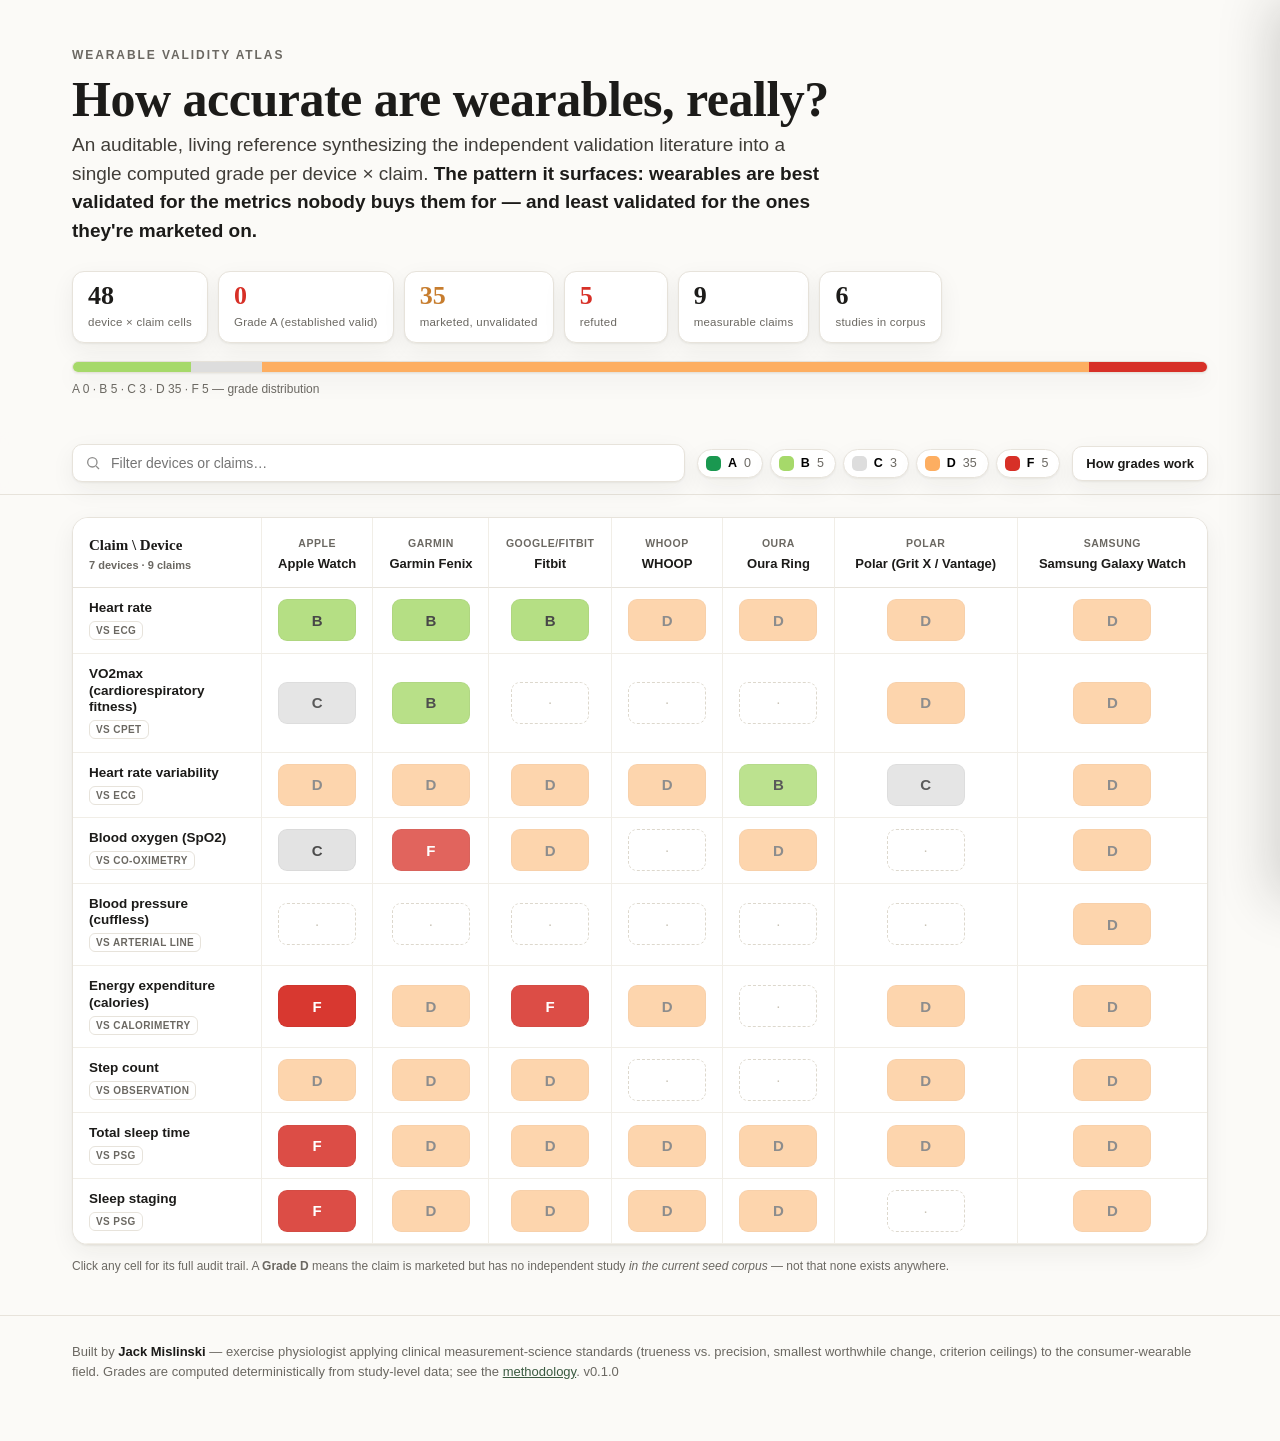
==== commit 162376e9: "Sync Wearable Validity Atlas with upstream" ====
--- a/wearables/index.html
+++ b/wearables/index.html
@@ -159,7 +159,7 @@
 </style>
 </head>
 <body>
-<script>const DATA = {"meta":{"version":"0.1.0","n_cells":48,"n_devices":7,"n_claims":9,"n_studies":6,"counts":{"A":0,"B":5,"C":3,"D":35,"F":5}},"legend":{"A":{"label":"Established valid","color":"#1a9850"},"B":{"label":"Conditionally valid / good but limited","color":"#a6d96a"},"C":{"label":"Contested / insufficient","color":"#dddddd"},"D":{"label":"Unvalidated but marketed","color":"#fdae61"},"F":{"label":"Refuted","color":"#d73027"}},"grade_order":["A","B","C","D","F"],"swc":{"heart_rate":{"unit":"bpm","swc":3,"rationale":"~3 bpm approximates the day-to-day biological noise floor of resting HR and a training-zone-relevant increment; finer resolution is not actionable.\n","criterion_ceiling":"ECG ~+/-1 bpm"},"vo2max":{"unit":"mL/kg/min","swc":1.5,"rationale":"~3% of a typical 40-50 mL/kg/min value (~1.5 mL/kg/min), matching the smallest change a coach would act on and roughly the CPET test-retest band.\n","criterion_ceiling":"CPET (metabolic cart / Douglas bag) test-retest ~3-4% -- a device cannot beat this."},"hrv":{"unit":"ms","swc":null,"rationale":"Within-subject RMSSD varies enormously day to day; no single absolute SWC generalizes. Grade falls back to agreement coefficients (CCC/ICC) vs ECG.\n","criterion_ceiling":"ECG R-R interval (near-perfect when artifact-corrected)"},"spo2":{"unit":"%SpO2","swc":2,"rationale":"~2% spans the clinically meaningful desaturation step and aligns with the +/-2% accuracy expected of medical pulse oximeters.\n","criterion_ceiling":"Co-oximetry / arterial blood gas ~+/-1-2%"},"blood_pressure":{"unit":"mmHg","swc":5,"rationale":"~5 mmHg is the AAMI/ISO mean-difference tolerance for validated cuffs and a clinically meaningful systolic increment.\n","criterion_ceiling":"Intra-arterial line / validated auscultatory cuff ~+/-5 mmHg"},"energy_expenditure":{"unit":"%","swc":5,"rationale":"Errors are reported in percent of total expenditure; ~5% is the threshold below which calorie estimates are decision-useful for body-weight goals.\n","criterion_ceiling":"Indirect calorimetry / doubly labeled water ~5-8%"},"steps":{"unit":"%","swc":5,"rationale":"~5% step-count error is the practical threshold for activity tracking.","criterion_ceiling":"Direct observation / video ~near-perfect"},"sleep_duration":{"unit":"min","swc":30,"rationale":"~30 min total-sleep-time error is the threshold for night-to-night usefulness.","criterion_ceiling":"Polysomnography (PSG) ~ minutes"},"sleep_stages":{"unit":"%epoch","swc":null,"rationale":"Staging is categorical (epoch agreement), not a continuous quantity, so no SWC applies; grade uses epoch-agreement / error statistics directly.\n","criterion_ceiling":"PSG inter-scorer agreement only ~80% of epochs -- the realistic ceiling."}},"claims":[{"id":"heart_rate","label":"Heart rate","gold_criteria":["ecg","chest_strap_ecg"],"criterion_label":"vs ECG"},{"id":"vo2max","label":"VO2max (cardiorespiratory fitness)","gold_criteria":["cpet_metabolic_cart","douglas_bag"],"criterion_label":"vs CPET"},{"id":"hrv","label":"Heart rate variability","gold_criteria":["ecg","chest_strap_ecg"],"criterion_label":"vs ECG"},{"id":"spo2","label":"Blood oxygen (SpO2)","gold_criteria":["co_oximetry","arterial_blood_gas"],"criterion_label":"vs co-oximetry"},{"id":"blood_pressure","label":"Blood pressure (cuffless)","gold_criteria":["arterial_line","validated_cuff"],"criterion_label":"vs arterial line"},{"id":"energy_expenditure","label":"Energy expenditure (calories)","gold_criteria":["indirect_calorimetry","doubly_labeled_water"],"criterion_label":"vs calorimetry"},{"id":"steps","label":"Step count","gold_criteria":["direct_observation","video"],"criterion_label":"vs observation"},{"id":"sleep_duration","label":"Total sleep time","gold_criteria":["psg"],"criterion_label":"vs PSG"},{"id":"sleep_stages","label":"Sleep staging","gold_criteria":["psg"],"criterion_label":"vs PSG"}],"devices":[{"id":"apple_watch","label":"Apple Watch","vendor":"Apple","markets":["heart_rate","vo2max","hrv","spo2","energy_expenditure","steps","sleep_duration","sleep_stages"]},{"id":"garmin_fenix","label":"Garmin Fenix","vendor":"Garmin","markets":["heart_rate","vo2max","hrv","spo2","energy_expenditure","steps","sleep_duration","sleep_stages"]},{"id":"fitbit","label":"Fitbit","vendor":"Google/Fitbit","markets":["heart_rate","hrv","spo2","energy_expenditure","steps","sleep_duration","sleep_stages"]},{"id":"whoop","label":"WHOOP","vendor":"WHOOP","markets":["heart_rate","hrv","energy_expenditure","sleep_duration","sleep_stages"]},{"id":"oura","label":"Oura Ring","vendor":"Oura","markets":["heart_rate","hrv","spo2","sleep_duration","sleep_stages"]},{"id":"polar","label":"Polar (Grit X / Vantage)","vendor":"Polar","markets":["heart_rate","vo2max","hrv","energy_expenditure","steps","sleep_duration"]},{"id":"samsung_galaxy","label":"Samsung Galaxy Watch","vendor":"Samsung","markets":["heart_rate","vo2max","hrv","spo2","blood_pressure","energy_expenditure","steps","sleep_duration","sleep_stages"]}],"cells":[{"device":"apple_watch","claim":"energy_expenditure","grade":"F","rationale":"Refuted. Poor agreement on adequate evidence -- error exceeds usability threshold. n=2 study(ies), 2 with gold-standard criterion; mean tier=0.00.","n_studies":2,"n_goodquality":2,"best_fidelity":"lossy","bias":null,"precision":null,"resolution_ratio":null,"accuracy_score":16.7,"confidence_score":89.0,"bases":["applewatch_npj2026 (mixed activity): 9% within band -> accuracy 14/100 (poor, lossy) [indirect_calorimetry, lossy]","fuller2020 (mixed activity): 13% within band -> accuracy 20/100 (poor, lossy) [indirect_calorimetry, lossy]"]},{"device":"apple_watch","claim":"heart_rate","grade":"B","rationale":"Good agreement but limited evidence. n=1 study(ies), 1 with gold-standard criterion; mean tier=2.00. Evidence is lossy-only (no decomposable precision), so capped below A.","n_studies":1,"n_goodquality":1,"best_fidelity":"lossy","bias":null,"precision":null,"resolution_ratio":null,"accuracy_score":82.9,"confidence_score":69.0,"bases":["fuller2020 (rest / low intensity): 71% within band -> accuracy 83/100 (good, lossy) [ecg, lossy]"]},{"device":"apple_watch","claim":"hrv","grade":"D","rationale":"Marketed by the manufacturer but no independent criterion-validation study in the current corpus. Claim rests on internal data only.","n_studies":0,"n_goodquality":0,"best_fidelity":"none","bias":null,"precision":null,"resolution_ratio":null,"accuracy_score":null,"confidence_score":3.0,"bases":[]},{"device":"apple_watch","claim":"sleep_duration","grade":"F","rationale":"Refuted. Poor agreement on adequate evidence -- error exceeds usability threshold. n=1 study(ies), 1 with gold-standard criterion; mean tier=0.00.","n_studies":1,"n_goodquality":1,"best_fidelity":"lossy","bias":null,"precision":null,"resolution_ratio":null,"accuracy_score":48.0,"confidence_score":69.0,"bases":["keepingpace2024 (overnight): MAPE=11% -> accuracy 48/100 (poor, lossy) [psg, lossy]"]},{"device":"apple_watch","claim":"sleep_stages","grade":"F","rationale":"Refuted. Poor agreement on adequate evidence -- error exceeds usability threshold. n=1 study(ies), 1 with gold-standard criterion; mean tier=0.00.","n_studies":1,"n_goodquality":1,"best_fidelity":"lossy","bias":null,"precision":null,"resolution_ratio":null,"accuracy_score":0.0,"confidence_score":69.0,"bases":["keepingpace2024 (overnight): MAPE=60% -> accuracy 0/100 (poor, lossy) [psg, lossy]"]},{"device":"apple_watch","claim":"spo2","grade":"C","rationale":"Moderate agreement on thin evidence -- insufficient to certify. n=1 study(ies), 1 with gold-standard criterion; mean tier=1.00.","n_studies":1,"n_goodquality":1,"best_fidelity":"derived","bias":1.6,"precision":2.1938775510204085,"resolution_ratio":1.0969387755102042,"accuracy_score":78.5,"confidence_score":61.0,"bases":["sensors_mdpi2025 (rest): R=1.10 -> accuracy 79/100 (moderate) [co_oximetry, derived]"]},{"device":"apple_watch","claim":"steps","grade":"D","rationale":"Marketed by the manufacturer but no independent criterion-validation study in the current corpus. Claim rests on internal data only.","n_studies":0,"n_goodquality":0,"best_fidelity":"none","bias":null,"precision":null,"resolution_ratio":null,"accuracy_score":null,"confidence_score":3.0,"bases":[]},{"device":"apple_watch","claim":"vo2max","grade":"C","rationale":"Poor agreement but evidence too thin to refute outright. n=1 study(ies), 1 with gold-standard criterion; mean tier=0.00.","n_studies":1,"n_goodquality":1,"best_fidelity":"lossy","bias":null,"precision":null,"resolution_ratio":null,"accuracy_score":38.4,"confidence_score":49.0,"bases":["sensors_mdpi2025 (graded exercise): MAPE=15.8% -> accuracy 38/100 (poor, lossy) [cpet_metabolic_cart, lossy]"]},{"device":"fitbit","claim":"energy_expenditure","grade":"F","rationale":"Refuted. Poor agreement on adequate evidence -- error exceeds usability threshold. n=1 study(ies), 1 with gold-standard criterion; mean tier=0.00.","n_studies":1,"n_goodquality":1,"best_fidelity":"lossy","bias":null,"precision":null,"resolution_ratio":null,"accuracy_score":13.9,"confidence_score":69.0,"bases":["fuller2020 (mixed activity): 9.2% within band -> accuracy 14/100 (poor, lossy) [indirect_calorimetry, lossy]"]},{"device":"fitbit","claim":"heart_rate","grade":"B","rationale":"Moderate but adequately evidenced agreement. n=1 study(ies), 1 with gold-standard criterion; mean tier=1.00. Evidence is lossy-only (no decomposable precision), so capped below A.","n_studies":1,"n_goodquality":1,"best_fidelity":"lossy","bias":null,"precision":null,"resolution_ratio":null,"accuracy_score":66.4,"confidence_score":69.0,"bases":["fuller2020 (rest / low intensity): 51% within band -> accuracy 66/100 (moderate, lossy) [ecg, lossy]"]},{"device":"fitbit","claim":"hrv","grade":"D","rationale":"Marketed by the manufacturer but no independent criterion-validation study in the current corpus. Claim rests on internal data only.","n_studies":0,"n_goodquality":0,"best_fidelity":"none","bias":null,"precision":null,"resolution_ratio":null,"accuracy_score":null,"confidence_score":3.0,"bases":[]},{"device":"fitbit","claim":"sleep_duration","grade":"D","rationale":"Marketed by the manufacturer but no independent criterion-validation study in the current corpus. Claim rests on internal data only.","n_studies":0,"n_goodquality":0,"best_fidelity":"none","bias":null,"precision":null,"resolution_ratio":null,"accuracy_score":null,"confidence_score":3.0,"bases":[]},{"device":"fitbit","claim":"sleep_stages","grade":"D","rationale":"Marketed by the manufacturer but no independent criterion-validation study in the current corpus. Claim rests on internal data only.","n_studies":0,"n_goodquality":0,"best_fidelity":"none","bias":null,"precision":null,"resolution_ratio":null,"accuracy_score":null,"confidence_score":3.0,"bases":[]},{"device":"fitbit","claim":"spo2","grade":"D","rationale":"Marketed by the manufacturer but no independent criterion-validation study in the current corpus. Claim rests on internal data only.","n_studies":0,"n_goodquality":0,"best_fidelity":"none","bias":null,"precision":null,"resolution_ratio":null,"accuracy_score":null,"confidence_score":3.0,"bases":[]},{"device":"fitbit","claim":"steps","grade":"D","rationale":"Marketed by the manufacturer but no independent criterion-validation study in the current corpus. Claim rests on internal data only.","n_studies":0,"n_goodquality":0,"best_fidelity":"none","bias":null,"precision":null,"resolution_ratio":null,"accuracy_score":null,"confidence_score":3.0,"bases":[]},{"device":"garmin_fenix","claim":"energy_expenditure","grade":"D","rationale":"Marketed by the manufacturer but no independent criterion-validation study in the current corpus. Claim rests on internal data only.","n_studies":0,"n_goodquality":0,"best_fidelity":"none","bias":null,"precision":null,"resolution_ratio":null,"accuracy_score":null,"confidence_score":3.0,"bases":[]},{"device":"garmin_fenix","claim":"heart_rate","grade":"B","rationale":"Moderate but adequately evidenced agreement. n=1 study(ies), 1 with gold-standard criterion; mean tier=1.00. Evidence is lossy-only (no decomposable precision), so capped below A.","n_studies":1,"n_goodquality":1,"best_fidelity":"lossy","bias":null,"precision":null,"resolution_ratio":null,"accuracy_score":64.5,"confidence_score":69.0,"bases":["fuller2020 (rest / low intensity): 49% within band -> accuracy 65/100 (moderate, lossy) [ecg, lossy]"]},{"device":"garmin_fenix","claim":"hrv","grade":"D","rationale":"Marketed by the manufacturer but no independent criterion-validation study in the current corpus. Claim rests on internal data only.","n_studies":0,"n_goodquality":0,"best_fidelity":"none","bias":null,"precision":null,"resolution_ratio":null,"accuracy_score":null,"confidence_score":3.0,"bases":[]},{"device":"garmin_fenix","claim":"sleep_duration","grade":"D","rationale":"Marketed by the manufacturer but no independent criterion-validation study in the current corpus. Claim rests on internal data only.","n_studies":0,"n_goodquality":0,"best_fidelity":"none","bias":null,"precision":null,"resolution_ratio":null,"accuracy_score":null,"confidence_score":3.0,"bases":[]},{"device":"garmin_fenix","claim":"sleep_stages","grade":"D","rationale":"Marketed by the manufacturer but no independent criterion-validation study in the current corpus. Claim rests on internal data only.","n_studies":0,"n_goodquality":0,"best_fidelity":"none","bias":null,"precision":null,"resolution_ratio":null,"accuracy_score":null,"confidence_score":3.0,"bases":[]},{"device":"garmin_fenix","claim":"spo2","grade":"F","rationale":"Refuted. A gold-standard study shows essentially no agreement (coefficient < 0.40). n=1 study(ies), 1 with gold-standard criterion; mean tier=0.00.","n_studies":1,"n_goodquality":1,"best_fidelity":"lossy","bias":null,"precision":null,"resolution_ratio":null,"accuracy_score":6.7,"confidence_score":49.0,"bases":["sensors_mdpi2025 (rest): CCC=0.10 -> accuracy 7/100 (poor, lossy) [co_oximetry, lossy]"]},{"device":"garmin_fenix","claim":"steps","grade":"D","rationale":"Marketed by the manufacturer but no independent criterion-validation study in the current corpus. Claim rests on internal data only.","n_studies":0,"n_goodquality":0,"best_fidelity":"none","bias":null,"precision":null,"resolution_ratio":null,"accuracy_score":null,"confidence_score":3.0,"bases":[]},{"device":"garmin_fenix","claim":"vo2max","grade":"B","rationale":"Moderate but adequately evidenced agreement. n=1 study(ies), 1 with gold-standard criterion; mean tier=1.00. Evidence is lossy-only (no decomposable precision), so capped below A.","n_studies":1,"n_goodquality":1,"best_fidelity":"lossy","bias":null,"precision":null,"resolution_ratio":null,"accuracy_score":67.7,"confidence_score":69.0,"bases":["vo2max_frontiers2025 (graded exercise / free-living): MAPE=7.05% -> accuracy 68/100 (moderate, lossy) [cpet_metabolic_cart, lossy]"]},{"device":"oura","claim":"heart_rate","grade":"D","rationale":"Marketed by the manufacturer but no independent criterion-validation study in the current corpus. Claim rests on internal data only.","n_studies":0,"n_goodquality":0,"best_fidelity":"none","bias":null,"precision":null,"resolution_ratio":null,"accuracy_score":null,"confidence_score":3.0,"bases":[]},{"device":"oura","claim":"hrv","grade":"B","rationale":"Good agreement but limited evidence. n=1 study(ies), 1 with gold-standard criterion; mean tier=2.00. Evidence is lossy-only (no decomposable precision), so capped below A.","n_studies":1,"n_goodquality":1,"best_fidelity":"lossy","bias":null,"precision":null,"resolution_ratio":null,"accuracy_score":98.0,"confidence_score":49.0,"bases":["hrv_dial2025 (overnight): CCC=0.99 -> accuracy 98/100 (good, lossy) [ecg, lossy]"]},{"device":"oura","claim":"sleep_duration","grade":"D","rationale":"Marketed by the manufacturer but no independent criterion-validation study in the current corpus. Claim rests on internal data only.","n_studies":0,"n_goodquality":0,"best_fidelity":"none","bias":null,"precision":null,"resolution_ratio":null,"accuracy_score":null,"confidence_score":3.0,"bases":[]},{"device":"oura","claim":"sleep_stages","grade":"D","rationale":"Marketed by the manufacturer but no independent criterion-validation study in the current corpus. Claim rests on internal data only.","n_studies":0,"n_goodquality":0,"best_fidelity":"none","bias":null,"precision":null,"resolution_ratio":null,"accuracy_score":null,"confidence_score":3.0,"bases":[]},{"device":"oura","claim":"spo2","grade":"D","rationale":"Marketed by the manufacturer but no independent criterion-validation study in the current corpus. Claim rests on internal data only.","n_studies":0,"n_goodquality":0,"best_fidelity":"none","bias":null,"precision":null,"resolution_ratio":null,"accuracy_score":null,"confidence_score":3.0,"bases":[]},{"device":"polar","claim":"energy_expenditure","grade":"D","rationale":"Marketed by the manufacturer but no independent criterion-validation study in the current corpus. Claim rests on internal data only.","n_studies":0,"n_goodquality":0,"best_fidelity":"none","bias":null,"precision":null,"resolution_ratio":null,"accuracy_score":null,"confidence_score":3.0,"bases":[]},{"device":"polar","claim":"heart_rate","grade":"D","rationale":"Marketed by the manufacturer but no independent criterion-validation study in the current corpus. Claim rests on internal data only.","n_studies":0,"n_goodquality":0,"best_fidelity":"none","bias":null,"precision":null,"resolution_ratio":null,"accuracy_score":null,"confidence_score":3.0,"bases":[]},{"device":"polar","claim":"hrv","grade":"C","rationale":"Moderate agreement on thin evidence -- insufficient to certify. n=1 study(ies), 1 with gold-standard criterion; mean tier=1.00. Evidence is lossy-only (no decomposable precision), so capped below A.","n_studies":1,"n_goodquality":1,"best_fidelity":"lossy","bias":null,"precision":null,"resolution_ratio":null,"accuracy_score":64.0,"confidence_score":49.0,"bases":["hrv_dial2025 (overnight): CCC=0.82 -> accuracy 64/100 (moderate, lossy) [ecg, lossy]"]},{"device":"polar","claim":"sleep_duration","grade":"D","rationale":"Marketed by the manufacturer but no independent criterion-validation study in the current corpus. Claim rests on internal data only.","n_studies":0,"n_goodquality":0,"best_fidelity":"none","bias":null,"precision":null,"resolution_ratio":null,"accuracy_score":null,"confidence_score":3.0,"bases":[]},{"device":"polar","claim":"steps","grade":"D","rationale":"Marketed by the manufacturer but no independent criterion-validation study in the current corpus. Claim rests on internal data only.","n_studies":0,"n_goodquality":0,"best_fidelity":"none","bias":null,"precision":null,"resolution_ratio":null,"accuracy_score":null,"confidence_score":3.0,"bases":[]},{"device":"polar","claim":"vo2max","grade":"D","rationale":"Marketed by the manufacturer but no independent criterion-validation study in the current corpus. Claim rests on internal data only.","n_studies":0,"n_goodquality":0,"best_fidelity":"none","bias":null,"precision":null,"resolution_ratio":null,"accuracy_score":null,"confidence_score":3.0,"bases":[]},{"device":"samsung_galaxy","claim":"blood_pressure","grade":"D","rationale":"Marketed by the manufacturer but no independent criterion-validation study in the current corpus. Claim rests on internal data only.","n_studies":0,"n_goodquality":0,"best_fidelity":"none","bias":null,"precision":null,"resolution_ratio":null,"accuracy_score":null,"confidence_score":3.0,"bases":[]},{"device":"samsung_galaxy","claim":"energy_expenditure","grade":"D","rationale":"Marketed by the manufacturer but no independent criterion-validation study in the current corpus. Claim rests on internal data only.","n_studies":0,"n_goodquality":0,"best_fidelity":"none","bias":null,"precision":null,"resolution_ratio":null,"accuracy_score":null,"confidence_score":3.0,"bases":[]},{"device":"samsung_galaxy","claim":"heart_rate","grade":"D","rationale":"Marketed by the manufacturer but no independent criterion-validation study in the current corpus. Claim rests on internal data only.","n_studies":0,"n_goodquality":0,"best_fidelity":"none","bias":null,"precision":null,"resolution_ratio":null,"accuracy_score":null,"confidence_score":3.0,"bases":[]},{"device":"samsung_galaxy","claim":"hrv","grade":"D","rationale":"Marketed by the manufacturer but no independent criterion-validation study in the current corpus. Claim rests on internal data only.","n_studies":0,"n_goodquality":0,"best_fidelity":"none","bias":null,"precision":null,"resolution_ratio":null,"accuracy_score":null,"confidence_score":3.0,"bases":[]},{"device":"samsung_galaxy","claim":"sleep_duration","grade":"D","rationale":"Marketed by the manufacturer but no independent criterion-validation study in the current corpus. Claim rests on internal data only.","n_studies":0,"n_goodquality":0,"best_fidelity":"none","bias":null,"precision":null,"resolution_ratio":null,"accuracy_score":null,"confidence_score":3.0,"bases":[]},{"device":"samsung_galaxy","claim":"sleep_stages","grade":"D","rationale":"Marketed by the manufacturer but no independent criterion-validation study in the current corpus. Claim rests on internal data only.","n_studies":0,"n_goodquality":0,"best_fidelity":"none","bias":null,"precision":null,"resolution_ratio":null,"accuracy_score":null,"confidence_score":3.0,"bases":[]},{"device":"samsung_galaxy","claim":"spo2","grade":"D","rationale":"Marketed by the manufacturer but no independent criterion-validation study in the current corpus. Claim rests on internal data only.","n_studies":0,"n_goodquality":0,"best_fidelity":"none","bias":null,"precision":null,"resolution_ratio":null,"accuracy_score":null,"confidence_score":3.0,"bases":[]},{"device":"samsung_galaxy","claim":"steps","grade":"D","rationale":"Marketed by the manufacturer but no independent criterion-validation study in the current corpus. Claim rests on internal data only.","n_studies":0,"n_goodquality":0,"best_fidelity":"none","bias":null,"precision":null,"resolution_ratio":null,"accuracy_score":null,"confidence_score":3.0,"bases":[]},{"device":"samsung_galaxy","claim":"vo2max","grade":"D","rationale":"Marketed by the manufacturer but no independent criterion-validation study in the current corpus. Claim rests on internal data only.","n_studies":0,"n_goodquality":0,"best_fidelity":"none","bias":null,"precision":null,"resolution_ratio":null,"accuracy_score":null,"confidence_score":3.0,"bases":[]},{"device":"whoop","claim":"energy_expenditure","grade":"D","rationale":"Marketed by the manufacturer but no independent criterion-validation study in the current corpus. Claim rests on internal data only.","n_studies":0,"n_goodquality":0,"best_fidelity":"none","bias":null,"precision":null,"resolution_ratio":null,"accuracy_score":null,"confidence_score":3.0,"bases":[]},{"device":"whoop","claim":"heart_rate","grade":"D","rationale":"Marketed by the manufacturer but no independent criterion-validation study in the current corpus. Claim rests on internal data only.","n_studies":0,"n_goodquality":0,"best_fidelity":"none","bias":null,"precision":null,"resolution_ratio":null,"accuracy_score":null,"confidence_score":3.0,"bases":[]},{"device":"whoop","claim":"hrv","grade":"D","rationale":"Marketed by the manufacturer but no independent criterion-validation study in the current corpus. Claim rests on internal data only.","n_studies":0,"n_goodquality":0,"best_fidelity":"none","bias":null,"precision":null,"resolution_ratio":null,"accuracy_score":null,"confidence_score":3.0,"bases":[]},{"device":"whoop","claim":"sleep_duration","grade":"D","rationale":"Marketed by the manufacturer but no independent criterion-validation study in the current corpus. Claim rests on internal data only.","n_studies":0,"n_goodquality":0,"best_fidelity":"none","bias":null,"precision":null,"resolution_ratio":null,"accuracy_score":null,"confidence_score":3.0,"bases":[]},{"device":"whoop","claim":"sleep_stages","grade":"D","rationale":"Marketed by the manufacturer but no independent criterion-validation study in the current corpus. Claim rests on internal data only.","n_studies":0,"n_goodquality":0,"best_fidelity":"none","bias":null,"precision":null,"resolution_ratio":null,"accuracy_score":null,"confidence_score":3.0,"bases":[]}]};</script>
+<script>const DATA = {"meta":{"version":"0.1.0","n_cells":48,"n_devices":7,"n_claims":9,"n_studies":6,"counts":{"A":0,"B":5,"C":3,"D":35,"F":5}},"legend":{"A":{"label":"Established valid","color":"#1a9850"},"B":{"label":"Conditionally valid / good but limited","color":"#a6d96a"},"C":{"label":"Contested / insufficient","color":"#dddddd"},"D":{"label":"Unvalidated but marketed","color":"#fdae61"},"F":{"label":"Refuted","color":"#d73027"}},"grade_order":["A","B","C","D","F"],"swc":{"heart_rate":{"unit":"bpm","swc":3,"rationale":"~3 bpm approximates the day-to-day biological noise floor of resting HR and a training-zone-relevant increment; finer resolution is not actionable.\n","criterion_ceiling":"ECG ~+/-1 bpm"},"vo2max":{"unit":"mL/kg/min","swc":1.5,"rationale":"~3% of a typical 40-50 mL/kg/min value (~1.5 mL/kg/min), matching the smallest change a coach would act on and roughly the CPET test-retest band.\n","criterion_ceiling":"CPET (metabolic cart / Douglas bag) test-retest ~3-4% -- a device cannot beat this."},"hrv":{"unit":"ms","swc":null,"rationale":"Within-subject RMSSD varies enormously day to day; no single absolute SWC generalizes. Grade falls back to agreement coefficients (CCC/ICC) vs ECG.\n","criterion_ceiling":"ECG R-R interval (near-perfect when artifact-corrected)"},"spo2":{"unit":"%SpO2","swc":2,"rationale":"~2% spans the clinically meaningful desaturation step and aligns with the +/-2% accuracy expected of medical pulse oximeters.\n","criterion_ceiling":"Co-oximetry / arterial blood gas ~+/-1-2%"},"blood_pressure":{"unit":"mmHg","swc":5,"rationale":"~5 mmHg is the AAMI/ISO mean-difference tolerance for validated cuffs and a clinically meaningful systolic increment.\n","criterion_ceiling":"Intra-arterial line / validated auscultatory cuff ~+/-5 mmHg"},"energy_expenditure":{"unit":"%","swc":5,"rationale":"Errors are reported in percent of total expenditure; ~5% is the threshold below which calorie estimates are decision-useful for body-weight goals.\n","criterion_ceiling":"Indirect calorimetry / doubly labeled water ~5-8%"},"steps":{"unit":"%","swc":5,"rationale":"~5% step-count error is the practical threshold for activity tracking.","criterion_ceiling":"Direct observation / video ~near-perfect"},"sleep_duration":{"unit":"min","swc":30,"rationale":"~30 min total-sleep-time error is the threshold for night-to-night usefulness.","criterion_ceiling":"Polysomnography (PSG) ~ minutes"},"sleep_stages":{"unit":"%epoch","swc":null,"rationale":"Staging is categorical (epoch agreement), not a continuous quantity, so no SWC applies; grade uses epoch-agreement / error statistics directly.\n","criterion_ceiling":"PSG inter-scorer agreement only ~80% of epochs -- the realistic ceiling."}},"claims":[{"id":"heart_rate","label":"Heart rate","gold_criteria":["ecg","chest_strap_ecg"],"criterion_label":"vs ECG"},{"id":"vo2max","label":"VO2max (cardiorespiratory fitness)","gold_criteria":["cpet_metabolic_cart","douglas_bag"],"criterion_label":"vs CPET"},{"id":"hrv","label":"Heart rate variability","gold_criteria":["ecg","chest_strap_ecg"],"criterion_label":"vs ECG"},{"id":"spo2","label":"Blood oxygen (SpO2)","gold_criteria":["co_oximetry","arterial_blood_gas"],"criterion_label":"vs co-oximetry"},{"id":"blood_pressure","label":"Blood pressure (cuffless)","gold_criteria":["arterial_line","validated_cuff"],"criterion_label":"vs arterial line"},{"id":"energy_expenditure","label":"Energy expenditure (calories)","gold_criteria":["indirect_calorimetry","doubly_labeled_water"],"criterion_label":"vs calorimetry"},{"id":"steps","label":"Step count","gold_criteria":["direct_observation","video"],"criterion_label":"vs observation"},{"id":"sleep_duration","label":"Total sleep time","gold_criteria":["psg"],"criterion_label":"vs PSG"},{"id":"sleep_stages","label":"Sleep staging","gold_criteria":["psg"],"criterion_label":"vs PSG"}],"devices":[{"id":"apple_watch","label":"Apple Watch","vendor":"Apple","markets":["heart_rate","vo2max","hrv","spo2","energy_expenditure","steps","sleep_duration","sleep_stages"]},{"id":"garmin_fenix","label":"Garmin Fenix","vendor":"Garmin","markets":["heart_rate","vo2max","hrv","spo2","energy_expenditure","steps","sleep_duration","sleep_stages"]},{"id":"fitbit","label":"Fitbit","vendor":"Google/Fitbit","markets":["heart_rate","hrv","spo2","energy_expenditure","steps","sleep_duration","sleep_stages"]},{"id":"whoop","label":"WHOOP","vendor":"WHOOP","markets":["heart_rate","hrv","energy_expenditure","sleep_duration","sleep_stages"]},{"id":"oura","label":"Oura Ring","vendor":"Oura","markets":["heart_rate","hrv","spo2","sleep_duration","sleep_stages"]},{"id":"polar","label":"Polar (Grit X / Vantage)","vendor":"Polar","markets":["heart_rate","vo2max","hrv","energy_expenditure","steps","sleep_duration"]},{"id":"samsung_galaxy","label":"Samsung Galaxy Watch","vendor":"Samsung","markets":["heart_rate","vo2max","hrv","spo2","blood_pressure","energy_expenditure","steps","sleep_duration","sleep_stages"]}],"cells":[{"device":"apple_watch","claim":"energy_expenditure","grade":"F","rationale":"Refuted. Poor agreement on adequate evidence -- error exceeds usability threshold. 44 primary studies (via 2 sources), 2 with gold-standard criterion; mean tier=0.00.","n_studies":2,"n_underlying":44,"n_goodquality":2,"best_fidelity":"lossy","bias":null,"precision":null,"resolution_ratio":null,"accuracy_score":16.7,"confidence_score":91.0,"bases":["applewatch_npj2026 [systematic review, 82-study pool] (mixed activity): 9% within band -> accuracy 14/100 (poor, lossy) [indirect_calorimetry, lossy]","fuller2020 [systematic review of 43 studies] (mixed activity): 13% within band -> accuracy 20/100 (poor, lossy) [indirect_calorimetry, lossy]"]},{"device":"apple_watch","claim":"heart_rate","grade":"B","rationale":"Good agreement on broad but lossy evidence (summary statistics only). 32 primary studies (via 1 source), 1 with gold-standard criterion; mean tier=2.00. Evidence is lossy-only (no decomposable precision), so capped below A.","n_studies":1,"n_underlying":32,"n_goodquality":1,"best_fidelity":"lossy","bias":null,"precision":null,"resolution_ratio":null,"accuracy_score":82.9,"confidence_score":65.0,"bases":["fuller2020 [systematic review of 32 studies] (rest / low intensity): 71% within band -> accuracy 83/100 (good, lossy) [ecg, lossy]"]},{"device":"apple_watch","claim":"hrv","grade":"D","rationale":"Marketed by the manufacturer but no independent criterion-validation study in the current corpus. Claim rests on internal data only.","n_studies":0,"n_underlying":0,"n_goodquality":0,"best_fidelity":"none","bias":null,"precision":null,"resolution_ratio":null,"accuracy_score":null,"confidence_score":3.0,"bases":[]},{"device":"apple_watch","claim":"sleep_duration","grade":"F","rationale":"Refuted. Poor agreement on adequate evidence -- error exceeds usability threshold. 95 primary studies (via 1 source), 1 with gold-standard criterion; mean tier=0.00.","n_studies":1,"n_underlying":95,"n_goodquality":1,"best_fidelity":"lossy","bias":null,"precision":null,"resolution_ratio":null,"accuracy_score":48.0,"confidence_score":71.0,"bases":["keepingpace2024 [umbrella review of 95 studies] (overnight): MAPE=11% -> accuracy 48/100 (poor, lossy) [psg, lossy]"]},{"device":"apple_watch","claim":"sleep_stages","grade":"F","rationale":"Refuted. Poor agreement on adequate evidence -- error exceeds usability threshold. 95 primary studies (via 1 source), 1 with gold-standard criterion; mean tier=0.00.","n_studies":1,"n_underlying":95,"n_goodquality":1,"best_fidelity":"lossy","bias":null,"precision":null,"resolution_ratio":null,"accuracy_score":0.0,"confidence_score":71.0,"bases":["keepingpace2024 [umbrella review of 95 studies] (overnight): MAPE=60% -> accuracy 0/100 (poor, lossy) [psg, lossy]"]},{"device":"apple_watch","claim":"spo2","grade":"C","rationale":"Moderate agreement on thin evidence -- insufficient to certify. 1 study(ies), 1 with gold-standard criterion; mean tier=1.00.","n_studies":1,"n_underlying":1,"n_goodquality":1,"best_fidelity":"derived","bias":1.6,"precision":2.1938775510204085,"resolution_ratio":1.0969387755102042,"accuracy_score":78.5,"confidence_score":61.0,"bases":["sensors_mdpi2025 (rest): R=1.10 -> accuracy 79/100 (moderate) [co_oximetry, derived]"]},{"device":"apple_watch","claim":"steps","grade":"D","rationale":"Marketed by the manufacturer but no independent criterion-validation study in the current corpus. Claim rests on internal data only.","n_studies":0,"n_underlying":0,"n_goodquality":0,"best_fidelity":"none","bias":null,"precision":null,"resolution_ratio":null,"accuracy_score":null,"confidence_score":3.0,"bases":[]},{"device":"apple_watch","claim":"vo2max","grade":"C","rationale":"Poor agreement but evidence too thin to refute outright. 1 study(ies), 1 with gold-standard criterion; mean tier=0.00.","n_studies":1,"n_underlying":1,"n_goodquality":1,"best_fidelity":"lossy","bias":null,"precision":null,"resolution_ratio":null,"accuracy_score":38.4,"confidence_score":49.0,"bases":["sensors_mdpi2025 (graded exercise): MAPE=15.8% -> accuracy 38/100 (poor, lossy) [cpet_metabolic_cart, lossy]"]},{"device":"fitbit","claim":"energy_expenditure","grade":"F","rationale":"Refuted. Poor agreement on adequate evidence -- error exceeds usability threshold. 43 primary studies (via 1 source), 1 with gold-standard criterion; mean tier=0.00.","n_studies":1,"n_underlying":43,"n_goodquality":1,"best_fidelity":"lossy","bias":null,"precision":null,"resolution_ratio":null,"accuracy_score":13.9,"confidence_score":71.0,"bases":["fuller2020 [systematic review of 43 studies] (mixed activity): 9.2% within band -> accuracy 14/100 (poor, lossy) [indirect_calorimetry, lossy]"]},{"device":"fitbit","claim":"heart_rate","grade":"B","rationale":"Moderate but adequately evidenced agreement. 32 primary studies (via 1 source), 1 with gold-standard criterion; mean tier=1.00. Evidence is lossy-only (no decomposable precision), so capped below A.","n_studies":1,"n_underlying":32,"n_goodquality":1,"best_fidelity":"lossy","bias":null,"precision":null,"resolution_ratio":null,"accuracy_score":66.4,"confidence_score":65.0,"bases":["fuller2020 [systematic review of 32 studies] (rest / low intensity): 51% within band -> accuracy 66/100 (moderate, lossy) [ecg, lossy]"]},{"device":"fitbit","claim":"hrv","grade":"D","rationale":"Marketed by the manufacturer but no independent criterion-validation study in the current corpus. Claim rests on internal data only.","n_studies":0,"n_underlying":0,"n_goodquality":0,"best_fidelity":"none","bias":null,"precision":null,"resolution_ratio":null,"accuracy_score":null,"confidence_score":3.0,"bases":[]},{"device":"fitbit","claim":"sleep_duration","grade":"D","rationale":"Marketed by the manufacturer but no independent criterion-validation study in the current corpus. Claim rests on internal data only.","n_studies":0,"n_underlying":0,"n_goodquality":0,"best_fidelity":"none","bias":null,"precision":null,"resolution_ratio":null,"accuracy_score":null,"confidence_score":3.0,"bases":[]},{"device":"fitbit","claim":"sleep_stages","grade":"D","rationale":"Marketed by the manufacturer but no independent criterion-validation study in the current corpus. Claim rests on internal data only.","n_studies":0,"n_underlying":0,"n_goodquality":0,"best_fidelity":"none","bias":null,"precision":null,"resolution_ratio":null,"accuracy_score":null,"confidence_score":3.0,"bases":[]},{"device":"fitbit","claim":"spo2","grade":"D","rationale":"Marketed by the manufacturer but no independent criterion-validation study in the current corpus. Claim rests on internal data only.","n_studies":0,"n_underlying":0,"n_goodquality":0,"best_fidelity":"none","bias":null,"precision":null,"resolution_ratio":null,"accuracy_score":null,"confidence_score":3.0,"bases":[]},{"device":"fitbit","claim":"steps","grade":"D","rationale":"Marketed by the manufacturer but no independent criterion-validation study in the current corpus. Claim rests on internal data only.","n_studies":0,"n_underlying":0,"n_goodquality":0,"best_fidelity":"none","bias":null,"precision":null,"resolution_ratio":null,"accuracy_score":null,"confidence_score":3.0,"bases":[]},{"device":"garmin_fenix","claim":"energy_expenditure","grade":"D","rationale":"Marketed by the manufacturer but no independent criterion-validation study in the current corpus. Claim rests on internal data only.","n_studies":0,"n_underlying":0,"n_goodquality":0,"best_fidelity":"none","bias":null,"precision":null,"resolution_ratio":null,"accuracy_score":null,"confidence_score":3.0,"bases":[]},{"device":"garmin_fenix","claim":"heart_rate","grade":"B","rationale":"Moderate but adequately evidenced agreement. 32 primary studies (via 1 source), 1 with gold-standard criterion; mean tier=1.00. Evidence is lossy-only (no decomposable precision), so capped below A.","n_studies":1,"n_underlying":32,"n_goodquality":1,"best_fidelity":"lossy","bias":null,"precision":null,"resolution_ratio":null,"accuracy_score":64.5,"confidence_score":65.0,"bases":["fuller2020 [systematic review of 32 studies] (rest / low intensity): 49% within band -> accuracy 65/100 (moderate, lossy) [ecg, lossy]"]},{"device":"garmin_fenix","claim":"hrv","grade":"D","rationale":"Marketed by the manufacturer but no independent criterion-validation study in the current corpus. Claim rests on internal data only.","n_studies":0,"n_underlying":0,"n_goodquality":0,"best_fidelity":"none","bias":null,"precision":null,"resolution_ratio":null,"accuracy_score":null,"confidence_score":3.0,"bases":[]},{"device":"garmin_fenix","claim":"sleep_duration","grade":"D","rationale":"Marketed by the manufacturer but no independent criterion-validation study in the current corpus. Claim rests on internal data only.","n_studies":0,"n_underlying":0,"n_goodquality":0,"best_fidelity":"none","bias":null,"precision":null,"resolution_ratio":null,"accuracy_score":null,"confidence_score":3.0,"bases":[]},{"device":"garmin_fenix","claim":"sleep_stages","grade":"D","rationale":"Marketed by the manufacturer but no independent criterion-validation study in the current corpus. Claim rests on internal data only.","n_studies":0,"n_underlying":0,"n_goodquality":0,"best_fidelity":"none","bias":null,"precision":null,"resolution_ratio":null,"accuracy_score":null,"confidence_score":3.0,"bases":[]},{"device":"garmin_fenix","claim":"spo2","grade":"F","rationale":"Refuted. A gold-standard study shows essentially no agreement (coefficient < 0.40). 1 study(ies), 1 with gold-standard criterion; mean tier=0.00.","n_studies":1,"n_underlying":1,"n_goodquality":1,"best_fidelity":"lossy","bias":null,"precision":null,"resolution_ratio":null,"accuracy_score":6.7,"confidence_score":49.0,"bases":["sensors_mdpi2025 (rest): CCC=0.10 -> accuracy 7/100 (poor, lossy) [co_oximetry, lossy]"]},{"device":"garmin_fenix","claim":"steps","grade":"D","rationale":"Marketed by the manufacturer but no independent criterion-validation study in the current corpus. Claim rests on internal data only.","n_studies":0,"n_underlying":0,"n_goodquality":0,"best_fidelity":"none","bias":null,"precision":null,"resolution_ratio":null,"accuracy_score":null,"confidence_score":3.0,"bases":[]},{"device":"garmin_fenix","claim":"vo2max","grade":"B","rationale":"Moderate but adequately evidenced agreement. 13 primary studies (via 1 source), 1 with gold-standard criterion; mean tier=1.00. Evidence is lossy-only (no decomposable precision), so capped below A.","n_studies":1,"n_underlying":13,"n_goodquality":1,"best_fidelity":"lossy","bias":null,"precision":null,"resolution_ratio":null,"accuracy_score":67.7,"confidence_score":59.0,"bases":["vo2max_frontiers2025 [systematic review of 13 studies] (graded exercise / free-living): MAPE=7.05% -> accuracy 68/100 (moderate, lossy) [cpet_metabolic_cart, lossy]"]},{"device":"oura","claim":"heart_rate","grade":"D","rationale":"Marketed by the manufacturer but no independent criterion-validation study in the current corpus. Claim rests on internal data only.","n_studies":0,"n_underlying":0,"n_goodquality":0,"best_fidelity":"none","bias":null,"precision":null,"resolution_ratio":null,"accuracy_score":null,"confidence_score":3.0,"bases":[]},{"device":"oura","claim":"hrv","grade":"B","rationale":"Good agreement but limited or unreplicated evidence. 1 study(ies), 1 with gold-standard criterion; mean tier=2.00. Evidence is lossy-only (no decomposable precision), so capped below A.","n_studies":1,"n_underlying":1,"n_goodquality":1,"best_fidelity":"lossy","bias":null,"precision":null,"resolution_ratio":null,"accuracy_score":98.0,"confidence_score":49.0,"bases":["hrv_dial2025 (overnight): CCC=0.99 -> accuracy 98/100 (good, lossy) [ecg, lossy]"]},{"device":"oura","claim":"sleep_duration","grade":"D","rationale":"Marketed by the manufacturer but no independent criterion-validation study in the current corpus. Claim rests on internal data only.","n_studies":0,"n_underlying":0,"n_goodquality":0,"best_fidelity":"none","bias":null,"precision":null,"resolution_ratio":null,"accuracy_score":null,"confidence_score":3.0,"bases":[]},{"device":"oura","claim":"sleep_stages","grade":"D","rationale":"Marketed by the manufacturer but no independent criterion-validation study in the current corpus. Claim rests on internal data only.","n_studies":0,"n_underlying":0,"n_goodquality":0,"best_fidelity":"none","bias":null,"precision":null,"resolution_ratio":null,"accuracy_score":null,"confidence_score":3.0,"bases":[]},{"device":"oura","claim":"spo2","grade":"D","rationale":"Marketed by the manufacturer but no independent criterion-validation study in the current corpus. Claim rests on internal data only.","n_studies":0,"n_underlying":0,"n_goodquality":0,"best_fidelity":"none","bias":null,"precision":null,"resolution_ratio":null,"accuracy_score":null,"confidence_score":3.0,"bases":[]},{"device":"polar","claim":"energy_expenditure","grade":"D","rationale":"Marketed by the manufacturer but no independent criterion-validation study in the current corpus. Claim rests on internal data only.","n_studies":0,"n_underlying":0,"n_goodquality":0,"best_fidelity":"none","bias":null,"precision":null,"resolution_ratio":null,"accuracy_score":null,"confidence_score":3.0,"bases":[]},{"device":"polar","claim":"heart_rate","grade":"D","rationale":"Marketed by the manufacturer but no independent criterion-validation study in the current corpus. Claim rests on internal data only.","n_studies":0,"n_underlying":0,"n_goodquality":0,"best_fidelity":"none","bias":null,"precision":null,"resolution_ratio":null,"accuracy_score":null,"confidence_score":3.0,"bases":[]},{"device":"polar","claim":"hrv","grade":"C","rationale":"Moderate agreement on thin evidence -- insufficient to certify. 1 study(ies), 1 with gold-standard criterion; mean tier=1.00. Evidence is lossy-only (no decomposable precision), so capped below A.","n_studies":1,"n_underlying":1,"n_goodquality":1,"best_fidelity":"lossy","bias":null,"precision":null,"resolution_ratio":null,"accuracy_score":64.0,"confidence_score":49.0,"bases":["hrv_dial2025 (overnight): CCC=0.82 -> accuracy 64/100 (moderate, lossy) [ecg, lossy]"]},{"device":"polar","claim":"sleep_duration","grade":"D","rationale":"Marketed by the manufacturer but no independent criterion-validation study in the current corpus. Claim rests on internal data only.","n_studies":0,"n_underlying":0,"n_goodquality":0,"best_fidelity":"none","bias":null,"precision":null,"resolution_ratio":null,"accuracy_score":null,"confidence_score":3.0,"bases":[]},{"device":"polar","claim":"steps","grade":"D","rationale":"Marketed by the manufacturer but no independent criterion-validation study in the current corpus. Claim rests on internal data only.","n_studies":0,"n_underlying":0,"n_goodquality":0,"best_fidelity":"none","bias":null,"precision":null,"resolution_ratio":null,"accuracy_score":null,"confidence_score":3.0,"bases":[]},{"device":"polar","claim":"vo2max","grade":"D","rationale":"Marketed by the manufacturer but no independent criterion-validation study in the current corpus. Claim rests on internal data only.","n_studies":0,"n_underlying":0,"n_goodquality":0,"best_fidelity":"none","bias":null,"precision":null,"resolution_ratio":null,"accuracy_score":null,"confidence_score":3.0,"bases":[]},{"device":"samsung_galaxy","claim":"blood_pressure","grade":"D","rationale":"Marketed by the manufacturer but no independent criterion-validation study in the current corpus. Claim rests on internal data only.","n_studies":0,"n_underlying":0,"n_goodquality":0,"best_fidelity":"none","bias":null,"precision":null,"resolution_ratio":null,"accuracy_score":null,"confidence_score":3.0,"bases":[]},{"device":"samsung_galaxy","claim":"energy_expenditure","grade":"D","rationale":"Marketed by the manufacturer but no independent criterion-validation study in the current corpus. Claim rests on internal data only.","n_studies":0,"n_underlying":0,"n_goodquality":0,"best_fidelity":"none","bias":null,"precision":null,"resolution_ratio":null,"accuracy_score":null,"confidence_score":3.0,"bases":[]},{"device":"samsung_galaxy","claim":"heart_rate","grade":"D","rationale":"Marketed by the manufacturer but no independent criterion-validation study in the current corpus. Claim rests on internal data only.","n_studies":0,"n_underlying":0,"n_goodquality":0,"best_fidelity":"none","bias":null,"precision":null,"resolution_ratio":null,"accuracy_score":null,"confidence_score":3.0,"bases":[]},{"device":"samsung_galaxy","claim":"hrv","grade":"D","rationale":"Marketed by the manufacturer but no independent criterion-validation study in the current corpus. Claim rests on internal data only.","n_studies":0,"n_underlying":0,"n_goodquality":0,"best_fidelity":"none","bias":null,"precision":null,"resolution_ratio":null,"accuracy_score":null,"confidence_score":3.0,"bases":[]},{"device":"samsung_galaxy","claim":"sleep_duration","grade":"D","rationale":"Marketed by the manufacturer but no independent criterion-validation study in the current corpus. Claim rests on internal data only.","n_studies":0,"n_underlying":0,"n_goodquality":0,"best_fidelity":"none","bias":null,"precision":null,"resolution_ratio":null,"accuracy_score":null,"confidence_score":3.0,"bases":[]},{"device":"samsung_galaxy","claim":"sleep_stages","grade":"D","rationale":"Marketed by the manufacturer but no independent criterion-validation study in the current corpus. Claim rests on internal data only.","n_studies":0,"n_underlying":0,"n_goodquality":0,"best_fidelity":"none","bias":null,"precision":null,"resolution_ratio":null,"accuracy_score":null,"confidence_score":3.0,"bases":[]},{"device":"samsung_galaxy","claim":"spo2","grade":"D","rationale":"Marketed by the manufacturer but no independent criterion-validation study in the current corpus. Claim rests on internal data only.","n_studies":0,"n_underlying":0,"n_goodquality":0,"best_fidelity":"none","bias":null,"precision":null,"resolution_ratio":null,"accuracy_score":null,"confidence_score":3.0,"bases":[]},{"device":"samsung_galaxy","claim":"steps","grade":"D","rationale":"Marketed by the manufacturer but no independent criterion-validation study in the current corpus. Claim rests on internal data only.","n_studies":0,"n_underlying":0,"n_goodquality":0,"best_fidelity":"none","bias":null,"precision":null,"resolution_ratio":null,"accuracy_score":null,"confidence_score":3.0,"bases":[]},{"device":"samsung_galaxy","claim":"vo2max","grade":"D","rationale":"Marketed by the manufacturer but no independent criterion-validation study in the current corpus. Claim rests on internal data only.","n_studies":0,"n_underlying":0,"n_goodquality":0,"best_fidelity":"none","bias":null,"precision":null,"resolution_ratio":null,"accuracy_score":null,"confidence_score":3.0,"bases":[]},{"device":"whoop","claim":"energy_expenditure","grade":"D","rationale":"Marketed by the manufacturer but no independent criterion-validation study in the current corpus. Claim rests on internal data only.","n_studies":0,"n_underlying":0,"n_goodquality":0,"best_fidelity":"none","bias":null,"precision":null,"resolution_ratio":null,"accuracy_score":null,"confidence_score":3.0,"bases":[]},{"device":"whoop","claim":"heart_rate","grade":"D","rationale":"Marketed by the manufacturer but no independent criterion-validation study in the current corpus. Claim rests on internal data only.","n_studies":0,"n_underlying":0,"n_goodquality":0,"best_fidelity":"none","bias":null,"precision":null,"resolution_ratio":null,"accuracy_score":null,"confidence_score":3.0,"bases":[]},{"device":"whoop","claim":"hrv","grade":"D","rationale":"Marketed by the manufacturer but no independent criterion-validation study in the current corpus. Claim rests on internal data only.","n_studies":0,"n_underlying":0,"n_goodquality":0,"best_fidelity":"none","bias":null,"precision":null,"resolution_ratio":null,"accuracy_score":null,"confidence_score":3.0,"bases":[]},{"device":"whoop","claim":"sleep_duration","grade":"D","rationale":"Marketed by the manufacturer but no independent criterion-validation study in the current corpus. Claim rests on internal data only.","n_studies":0,"n_underlying":0,"n_goodquality":0,"best_fidelity":"none","bias":null,"precision":null,"resolution_ratio":null,"accuracy_score":null,"confidence_score":3.0,"bases":[]},{"device":"whoop","claim":"sleep_stages","grade":"D","rationale":"Marketed by the manufacturer but no independent criterion-validation study in the current corpus. Claim rests on internal data only.","n_studies":0,"n_underlying":0,"n_goodquality":0,"best_fidelity":"none","bias":null,"precision":null,"resolution_ratio":null,"accuracy_score":null,"confidence_score":3.0,"bases":[]}]};</script>
 
 <div class="wrap">
   <header class="hero">
@@ -326,7 +326,7 @@
     if(c.bias!=null)kv.push(['Bias',(+c.bias).toPrecision(3)]);
     if(c.precision!=null)kv.push(['Precision (SD)',(+c.precision).toPrecision(3)]);
     if(c.resolution_ratio!=null)kv.push(['Resolution R',(+c.resolution_ratio).toFixed(2)]);
-    if(c.n_studies)kv.push(['Studies',c.n_studies]);
+    if(c.n_underlying)kv.push(['Validation studies', c.n_underlying>c.n_studies?`${c.n_underlying} (via ${c.n_studies} source${c.n_studies>1?'s':''})`:c.n_underlying]);
     if(c.best_fidelity&&c.best_fidelity!=='none')kv.push(['Evidence fidelity',c.best_fidelity]);
     if(kv.length)body+='<div class="kvs">'+kv.map(([k,v])=>`<div class="kv"><div class="k">${k}</div><div class="val">${v}</div></div>`).join('')+'</div>';
     if(c.bases&&c.bases.length){
